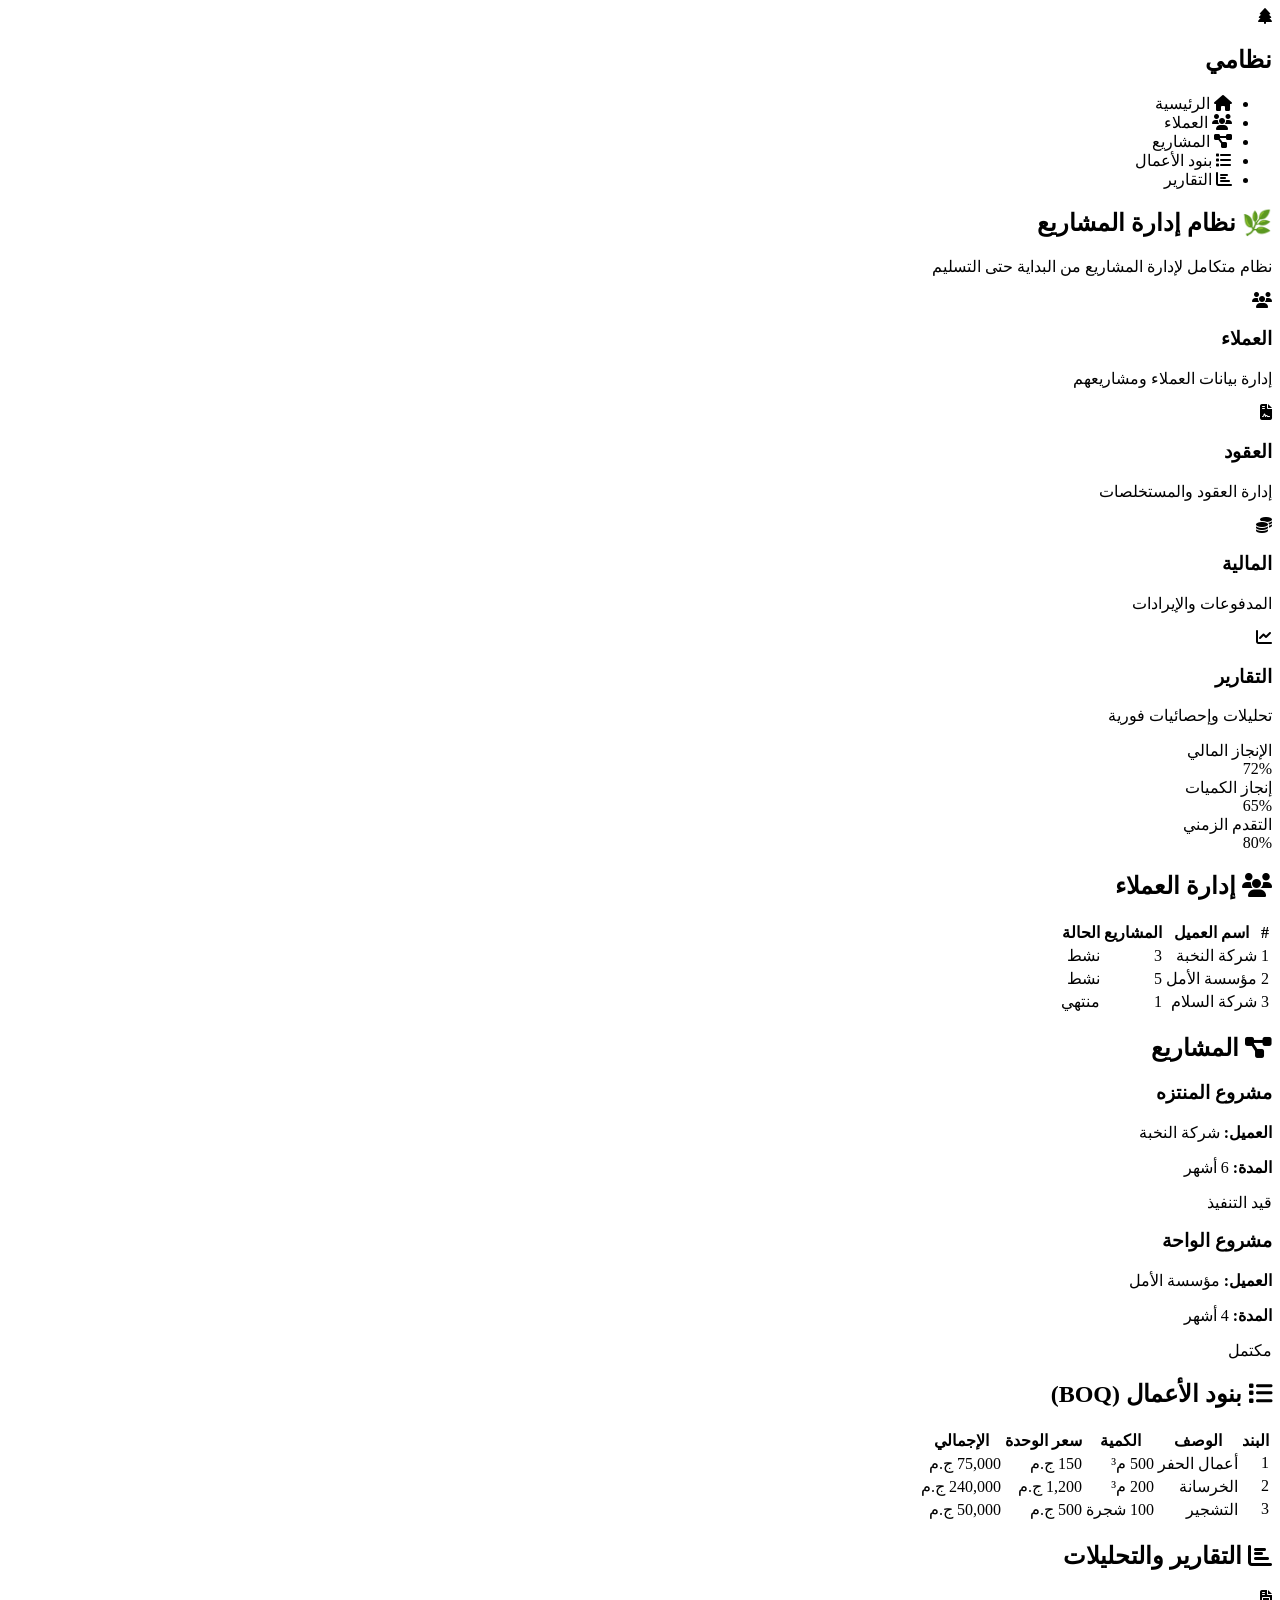
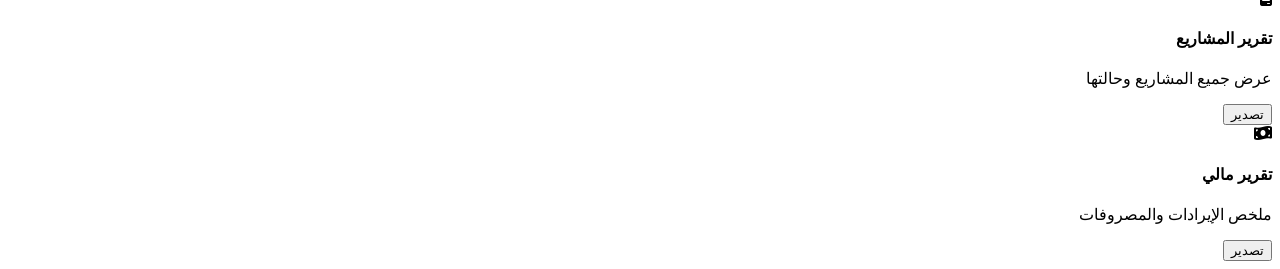
==== index.html @ 998e3d46 "Commit changes" ====
<!DOCTYPE html>
<html lang="ar" dir="rtl">
<head>
    <meta charset="UTF-8" />
    <meta name="viewport" content="width=device-width, initial-scale=1.0" />
    <title>نظام إدارة المشاريع</title>
    <link rel="stylesheet" href="style.css" />
    <!-- خطوط Google -->
    <link href="https://fonts.googleapis.com/css2?family=Tajawal:wght@400;700;800&display=swap" rel="stylesheet" />
    <!-- أيقونات Font Awesome -->
    <link rel="stylesheet" href="https://cdnjs.cloudflare.com/ajax/libs/font-awesome/6.5.0/css/all.min.css" />
</head>
<body>

    <!-- القائمة الجانبية -->
    <div class="sidebar">
        <div class="logo">
            <i class="fas fa-tree"></i>
            <h2>نظامي</h2>
        </div>
        <ul class="nav-links">
            <li onclick="showSection('home')" class="active">
                <i class="fas fa-home"></i> الرئيسية
            </li>
            <li onclick="showSection('clients')">
                <i class="fas fa-users"></i> العملاء
            </li>
            <li onclick="showSection('projects')">
                <i class="fas fa-project-diagram"></i> المشاريع
            </li>
            <li onclick="showSection('boq')">
                <i class="fas fa-list"></i> بنود الأعمال
            </li>
            <li onclick="showSection('reports')">
                <i class="fas fa-chart-bar"></i> التقارير
            </li>
        </ul>
    </div>

    <!-- المحتوى الرئيسي -->
    <div class="main-content">

        <!-- قسم الرئيسية -->
        <section id="home" class="section active-section">
            <h1>🌿 نظام إدارة المشاريع</h1>
            <p>نظام متكامل لإدارة المشاريع من البداية حتى التسليم</p>

            <div class="cards-grid">
                <div class="card">
                    <i class="fas fa-users"></i>
                    <h3>العملاء</h3>
                    <p>إدارة بيانات العملاء ومشاريعهم</p>
                </div>
                <div class="card">
                    <i class="fas fa-file-contract"></i>
                    <h3>العقود</h3>
                    <p>إدارة العقود والمستخلصات</p>
                </div>
                <div class="card">
                    <i class="fas fa-coins"></i>
                    <h3>المالية</h3>
                    <p>المدفوعات والإيرادات</p>
                </div>
                <div class="card">
                    <i class="fas fa-chart-line"></i>
                    <h3>التقارير</h3>
                    <p>تحليلات وإحصائيات فورية</p>
                </div>
            </div>

            <!-- مؤشرات الإنجاز -->
            <div class="stats">
                <div class="stat-item">
                    <span>الإنجاز المالي</span>
                    <div class="progress-bar"><div style="width:72%">72%</div></div>
                </div>
                <div class="stat-item">
                    <span>إنجاز الكميات</span>
                    <div class="progress-bar"><div style="width:65%">65%</div></div>
                </div>
                <div class="stat-item">
                    <span>التقدم الزمني</span>
                    <div class="progress-bar"><div style="width:80%">80%</div></div>
                </div>
            </div>
        </section>

        <!-- قسم العملاء -->
        <section id="clients" class="section">
            <h2><i class="fas fa-users"></i> إدارة العملاء</h2>
            <table class="data-table">
                <thead>
                    <tr>
                        <th>#</th>
                        <th>اسم العميل</th>
                        <th>المشاريع</th>
                        <th>الحالة</th>
                    </tr>
                </thead>
                <tbody>
                    <tr>
                        <td>1</td>
                        <td>شركة النخبة</td>
                        <td>3</td>
                        <td><span class="badge active">نشط</span></td>
                    </tr>
                    <tr>
                        <td>2</td>
                        <td>مؤسسة الأمل</td>
                        <td>5</td>
                        <td><span class="badge active">نشط</span></td>
                    </tr>
                    <tr>
                        <td>3</td>
                        <td>شركة السلام</td>
                        <td>1</td>
                        <td><span class="badge inactive">منتهي</span></td>
                    </tr>
                </tbody>
            </table>
        </section>

        <!-- قسم المشاريع -->
        <section id="projects" class="section">
            <h2><i class="fas fa-project-diagram"></i> المشاريع</h2>
            <div class="project-list">
                <div class="project-card">
                    <h3>مشروع المنتزه</h3>
                    <p><strong>العميل:</strong> شركة النخبة</p>
                    <p><strong>المدة:</strong> 6 أشهر</p>
                    <span class="badge active">قيد التنفيذ</span>
                </div>
                <div class="project-card">
                    <h3>مشروع الواحة</h3>
                    <p><strong>العميل:</strong> مؤسسة الأمل</p>
                    <p><strong>المدة:</strong> 4 أشهر</p>
                    <span class="badge inactive">مكتمل</span>
                </div>
            </div>
        </section>

        <!-- قسم بنود الأعمال -->
        <section id="boq" class="section">
            <h2><i class="fas fa-list"></i> بنود الأعمال (BOQ)</h2>
            <table class="data-table">
                <thead>
                    <tr>
                        <th>البند</th>
                        <th>الوصف</th>
                        <th>الكمية</th>
                        <th>سعر الوحدة</th>
                        <th>الإجمالي</th>
                    </tr>
                </thead>
                <tbody>
                    <tr>
                        <td>1</td>
                        <td>أعمال الحفر</td>
                        <td>500 م³</td>
                        <td>150 ج.م</td>
                        <td>75,000 ج.م</td>
                    </tr>
                    <tr>
                        <td>2</td>
                        <td>الخرسانة</td>
                        <td>200 م³</td>
                        <td>1,200 ج.م</td>
                        <td>240,000 ج.م</td>
                    </tr>
                    <tr>
                        <td>3</td>
                        <td>التشجير</td>
                        <td>100 شجرة</td>
                        <td>500 ج.م</td>
                        <td>50,000 ج.م</td>
                    </tr>
                </tbody>
            </table>
        </section>

        <!-- قسم التقارير -->
        <section id="reports" class="section">
            <h2><i class="fas fa-chart-bar"></i> التقارير والتحليلات</h2>
            <div class="report-cards">
                <div class="report-card">
                    <i class="fas fa-file-invoice"></i>
                    <h4>تقرير المشاريع</h4>
                    <p>عرض جميع المشاريع وحالتها</p>
                    <button onclick="alert('سيتم تصدير التقرير')">تصدير</button>
                </div>
                <div class="report-card">
                    <i class="fas fa-money-bill-wave"></i>
                    <h4>تقرير مالي</h4>
                    <p>ملخص الإيرادات والمصروفات</p>
                    <button onclick="alert('سيتم تصدير التقرير')">تصدير</button>
                </div>
            </div>
        </section>

    </div>

    <script src="script.js"></script>
</body>
</html>
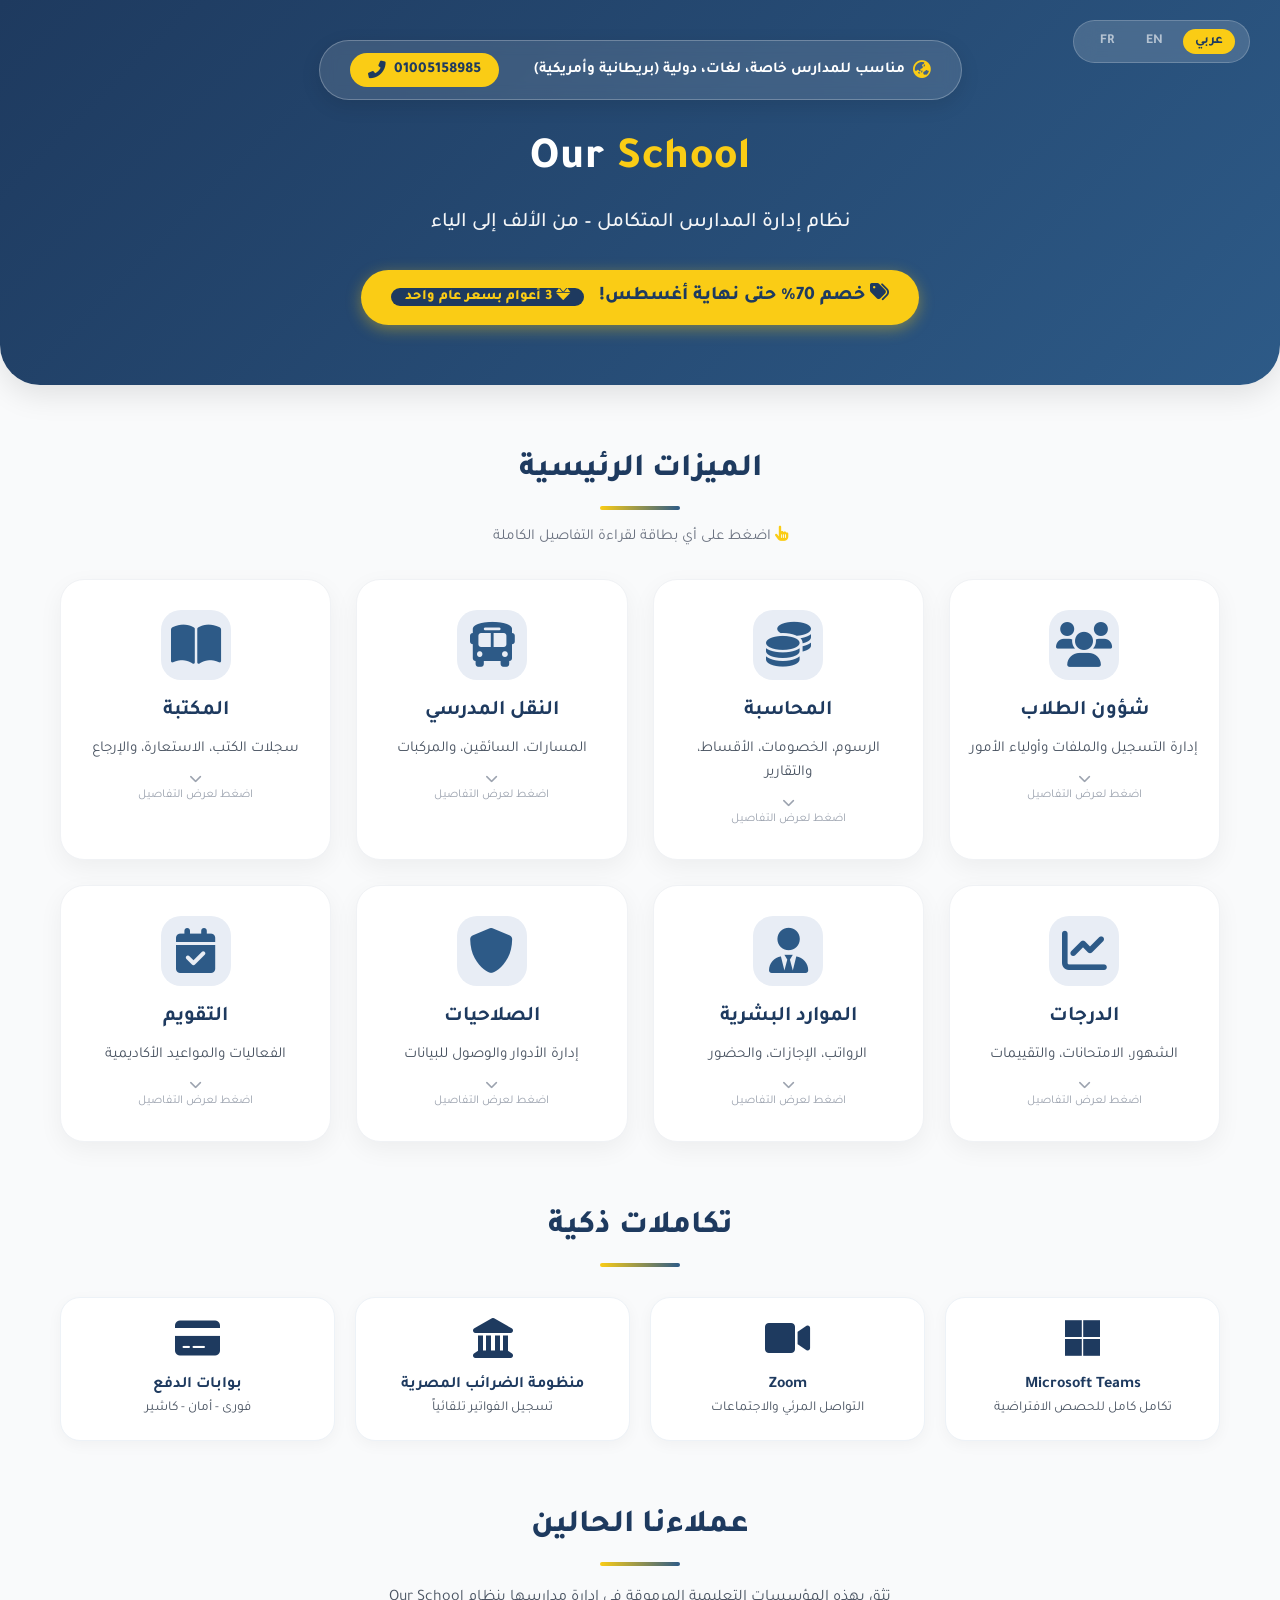
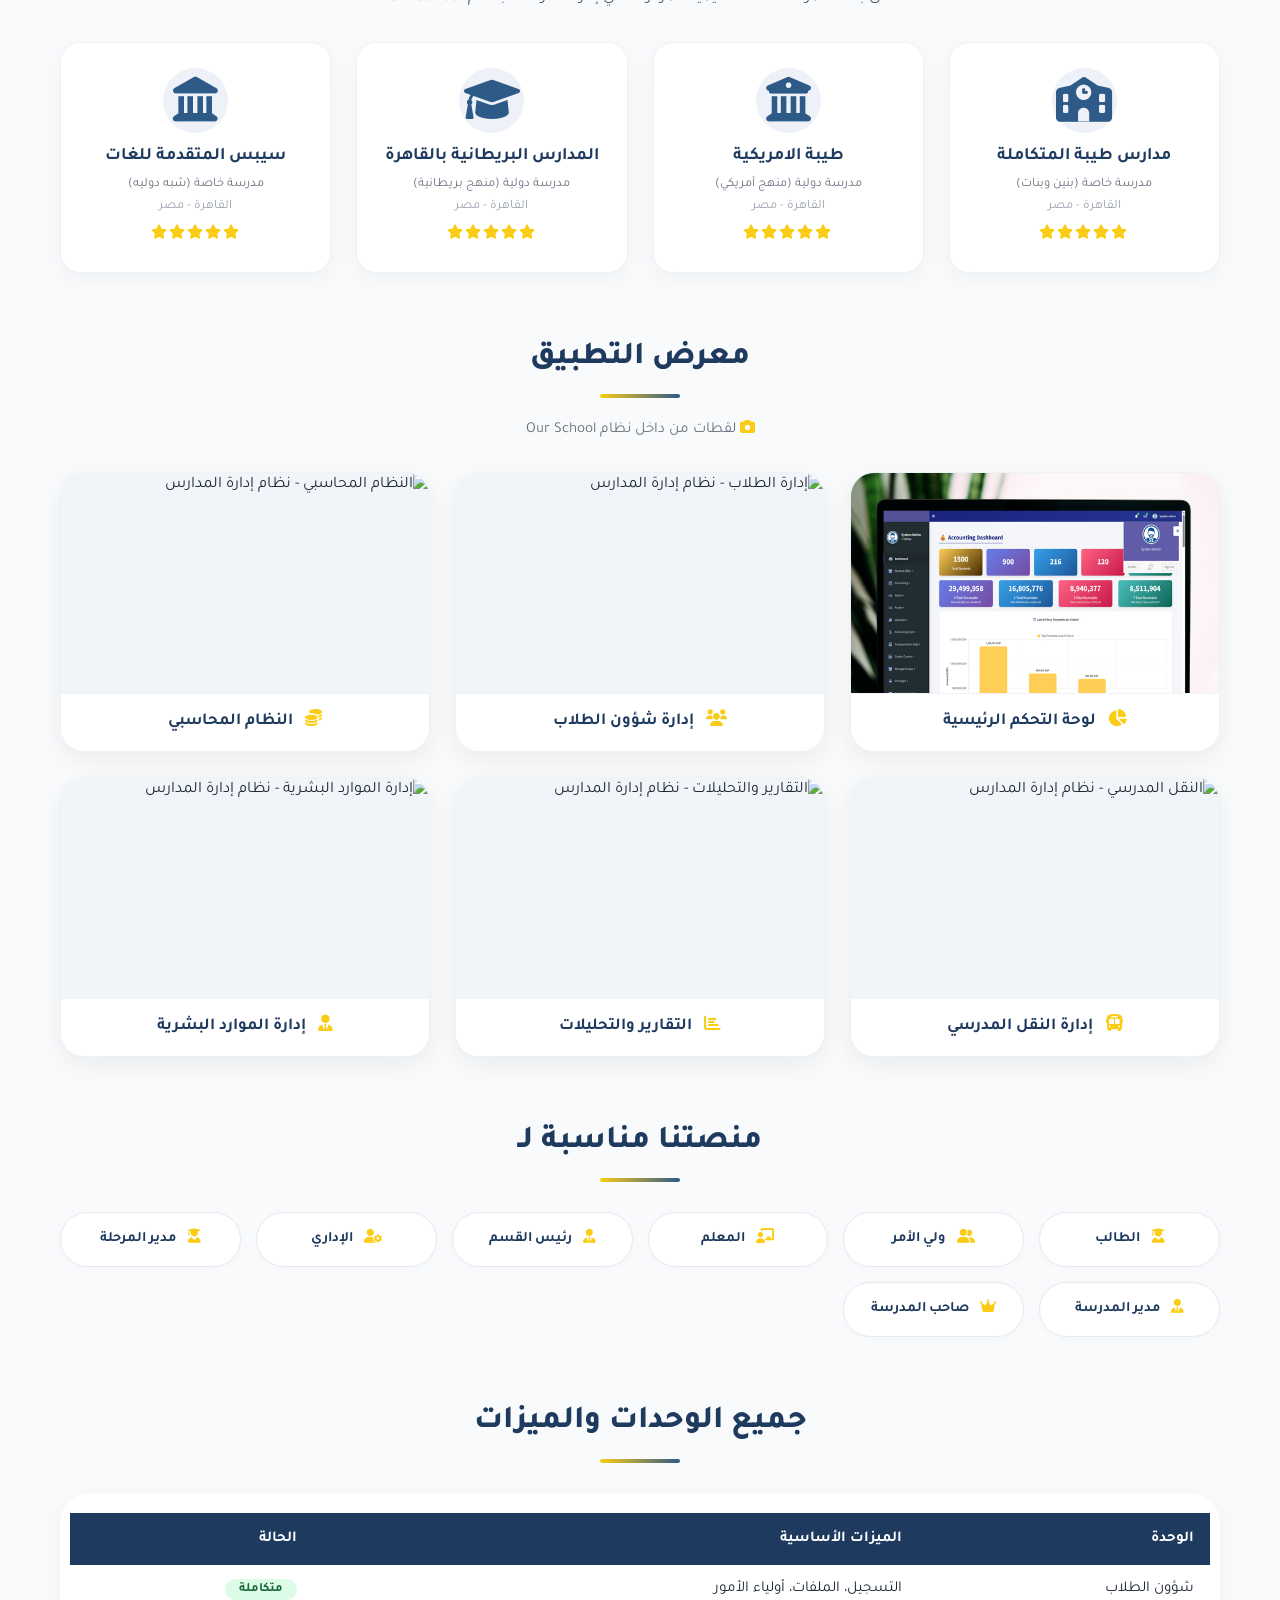
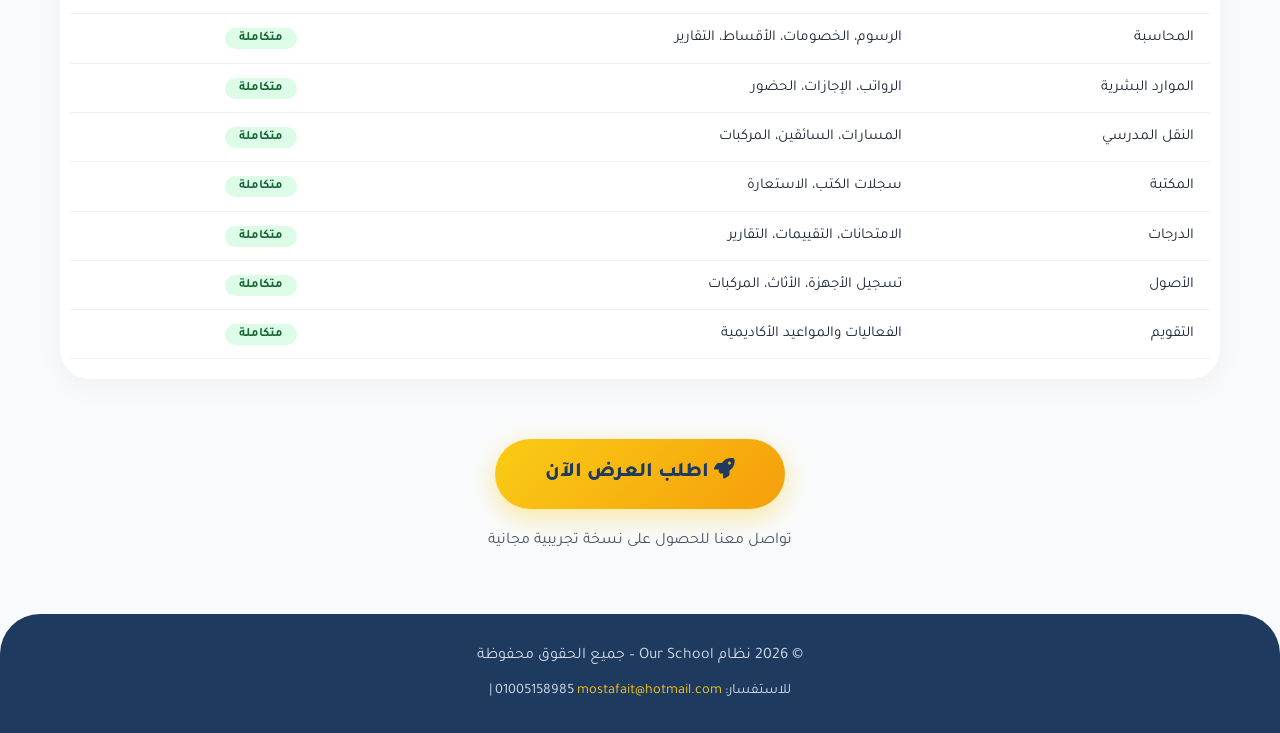
==== commit ea0f4db6: "Add files via upload" ====
--- a/index.html
+++ b/index.html
@@ -3,202 +3,1582 @@
 <head>
     <meta charset="UTF-8" />
     <meta name="viewport" content="width=device-width, initial-scale=1.0" />
-    <title>نظام إدارة المشاريع</title>
-    <link rel="stylesheet" href="style.css" />
+    <title>نظام Our School - إدارة المدارس المتكاملة</title>
     <!-- خطوط Google -->
-    <link href="https://fonts.googleapis.com/css2?family=Tajawal:wght@400;700;800&display=swap" rel="stylesheet" />
+    <link rel="preconnect" href="https://fonts.googleapis.com" />
+    <link rel="preconnect" href="https://fonts.gstatic.com" crossorigin />
+    <link href="https://fonts.googleapis.com/css2?family=Tajawal:wght@400;500;700;800&display=swap" rel="stylesheet" />
     <!-- أيقونات Font Awesome -->
-    <link rel="stylesheet" href="https://cdnjs.cloudflare.com/ajax/libs/font-awesome/6.5.0/css/all.min.css" />
+    <link rel="stylesheet" href="https://cdnjs.cloudflare.com/ajax/libs/font-awesome/6.0.0-beta3/css/all.min.css" />
+    <style>
+        * {
+            margin: 0;
+            padding: 0;
+            box-sizing: border-box;
+        }
+
+        body {
+            font-family: 'Tajawal', sans-serif;
+            background-color: #f9fafb;
+            color: #1f2937;
+            line-height: 1.6;
+            transition: all 0.3s ease;
+        }
+
+        /* اتجاه الصفحة حسب اللغة */
+        body.lang-en {
+            direction: ltr;
+            text-align: left;
+        }
+        body.lang-fr {
+            direction: ltr;
+            text-align: left;
+        }
+        body.lang-ar {
+            direction: rtl;
+            text-align: right;
+        }
+
+        .container {
+            max-width: 1200px;
+            margin: 0 auto;
+            padding: 0 20px;
+        }
+
+        /* الهيدر */
+        header {
+            background: linear-gradient(135deg, #1e3a5f, #2d5a87);
+            color: white;
+            padding: 40px 0 60px;
+            border-radius: 0 0 40px 40px;
+            box-shadow: 0 10px 30px rgba(0,0,0,0.1);
+            position: relative;
+        }
+
+        .header-content {
+            display: flex;
+            flex-direction: column;
+            align-items: center;
+            text-align: center;
+        }
+
+        /* زر تبديل اللغة */
+        .language-switcher {
+            position: absolute;
+            top: 20px;
+            left: 30px;
+            display: flex;
+            gap: 8px;
+            background: rgba(255,255,255,0.15);
+            padding: 8px 14px;
+            border-radius: 50px;
+            backdrop-filter: blur(10px);
+            border: 1px solid rgba(255,255,255,0.2);
+        }
+
+        body.lang-ar .language-switcher {
+            left: auto;
+            right: 30px;
+        }
+
+        .lang-btn {
+            background: transparent;
+            border: none;
+            color: rgba(255,255,255,0.6);
+            font-size: 0.85rem;
+            font-weight: 700;
+            cursor: pointer;
+            padding: 4px 12px;
+            border-radius: 30px;
+            transition: all 0.3s ease;
+            font-family: 'Tajawal', sans-serif;
+        }
+
+        .lang-btn:hover {
+            color: white;
+            background: rgba(255,255,255,0.1);
+        }
+
+        .lang-btn.active {
+            color: #1e3a5f;
+            background: #facc15;
+        }
+
+        .logo {
+            font-size: 2.8rem;
+            font-weight: 800;
+            margin-bottom: 10px;
+            letter-spacing: 1px;
+        }
+
+        .logo span {
+            color: #facc15;
+        }
+
+        .tagline {
+            font-size: 1.3rem;
+            font-weight: 500;
+            opacity: 0.95;
+            max-width: 600px;
+            margin-bottom: 20px;
+        }
+
+        /* الشارة العلوية الجديدة (للمدارس الدولية والرقم) */
+        .top-badge {
+            background: rgba(255,255,255,0.12);
+            backdrop-filter: blur(8px);
+            border: 1px solid rgba(255,255,255,0.25);
+            border-radius: 60px;
+            padding: 12px 30px;
+            display: inline-flex;
+            flex-wrap: wrap;
+            align-items: center;
+            justify-content: center;
+            gap: 20px 35px;
+            margin-bottom: 25px;
+            box-shadow: 0 6px 20px rgba(0,0,0,0.1);
+        }
+
+        .top-badge .badge-item {
+            display: flex;
+            align-items: center;
+            gap: 8px;
+            font-weight: 700;
+            font-size: 0.95rem;
+            color: #fff;
+        }
+
+        .top-badge .badge-item i {
+            color: #facc15;
+            font-size: 1.1rem;
+        }
+
+        .top-badge .phone-number {
+            background: #facc15;
+            color: #1e3a5f;
+            padding: 5px 18px;
+            border-radius: 40px;
+            font-weight: 800;
+            direction: ltr;
+            display: inline-flex;
+            align-items: center;
+            gap: 8px;
+        }
+        .top-badge .phone-number i {
+            color: #1e3a5f;
+        }
+
+        /* عرض الخصم المميز */
+        .offer-badge {
+            background: #facc15;
+            color: #1e3a5f;
+            padding: 12px 30px;
+            border-radius: 60px;
+            font-weight: 800;
+            font-size: 1.2rem;
+            display: inline-block;
+            box-shadow: 0 4px 15px rgba(250, 204, 21, 0.4);
+            margin-top: 10px;
+        }
+
+        .offer-badge .highlight-offer {
+            background: #1e3a5f;
+            color: #facc15;
+            padding: 2px 14px;
+            border-radius: 40px;
+            margin-right: 10px;
+            font-size: 0.9rem;
+            white-space: nowrap;
+        }
+
+        body.lang-en .offer-badge .highlight-offer,
+        body.lang-fr .offer-badge .highlight-offer {
+            margin-right: 0;
+            margin-left: 10px;
+        }
+
+        /* أقسام البطاقات */
+        .section-title {
+            font-size: 2rem;
+            font-weight: 800;
+            color: #1e3a5f;
+            text-align: center;
+            margin: 60px 0 30px;
+            position: relative;
+        }
+
+        .section-title:after {
+            content: '';
+            display: block;
+            width: 80px;
+            height: 4px;
+            background: linear-gradient(90deg, #facc15, #2d5a87);
+            margin: 10px auto 0;
+            border-radius: 4px;
+        }
+
+        .grid-4 {
+            display: grid;
+            grid-template-columns: repeat(auto-fit, minmax(220px, 1fr));
+            gap: 25px;
+            margin: 30px 0;
+        }
+
+        .card {
+            background: white;
+            padding: 30px 20px;
+            border-radius: 24px;
+            box-shadow: 0 8px 25px rgba(0,0,0,0.05);
+            text-align: center;
+            transition: all 0.3s ease;
+            border: 1px solid #f0f2f5;
+            cursor: pointer;
+            position: relative;
+            overflow: hidden;
+        }
+
+        .card:hover {
+            transform: translateY(-6px);
+            box-shadow: 0 15px 35px rgba(0,0,0,0.1);
+        }
+
+        .card.expanded {
+            grid-column: span 2;
+            transform: translateY(-6px);
+            box-shadow: 0 15px 35px rgba(0,0,0,0.12);
+            border-color: #facc15;
+            background: linear-gradient(145deg, #ffffff, #fcfcfd);
+        }
+
+        .card i {
+            font-size: 2.8rem;
+            color: #2d5a87;
+            margin-bottom: 15px;
+            background: #e8edf5;
+            padding: 15px;
+            border-radius: 20px;
+            width: 70px;
+            height: 70px;
+            display: flex;
+            align-items: center;
+            justify-content: center;
+            margin: 0 auto 15px;
+            transition: all 0.3s ease;
+        }
+
+        .card.expanded i {
+            background: #facc15;
+            color: #1e3a5f;
+        }
+
+        .card h3 {
+            font-size: 1.3rem;
+            font-weight: 700;
+            margin-bottom: 8px;
+            color: #1e3a5f;
+        }
+
+        .card .short-desc {
+            font-size: 0.95rem;
+            color: #4b5563;
+        }
+
+        .card .full-desc {
+            max-height: 0;
+            opacity: 0;
+            overflow: hidden;
+            transition: all 0.5s ease;
+            font-size: 0.95rem;
+            color: #1f2937;
+            text-align: right;
+            line-height: 1.8;
+            margin-top: 0;
+            padding: 0 10px;
+        }
+
+        body.lang-en .card .full-desc,
+        body.lang-fr .card .full-desc {
+            text-align: left;
+        }
+
+        .card.expanded .full-desc {
+            max-height: 500px;
+            opacity: 1;
+            margin-top: 15px;
+            padding: 15px 10px;
+            border-top: 2px dashed #e5e9f0;
+        }
+
+        .card .expand-hint {
+            font-size: 0.75rem;
+            color: #9ca3af;
+            margin-top: 12px;
+            transition: all 0.3s ease;
+        }
+
+        .card.expanded .expand-hint {
+            color: #facc15;
+            font-weight: 700;
+        }
+
+        .card .expand-hint i {
+            font-size: 0.8rem;
+            background: transparent;
+            width: auto;
+            height: auto;
+            padding: 0;
+            margin: 0;
+            color: #9ca3af;
+        }
+
+        .card.expanded .expand-hint i {
+            color: #facc15;
+        }
+
+        /* قسم العملاء */
+        .clients-grid {
+            display: grid;
+            grid-template-columns: repeat(auto-fit, minmax(180px, 1fr));
+            gap: 25px;
+            margin: 30px 0 40px;
+        }
+
+        .client-card {
+            background: white;
+            padding: 25px 15px;
+            border-radius: 20px;
+            box-shadow: 0 6px 20px rgba(0,0,0,0.04);
+            text-align: center;
+            border: 1px solid #edf2f7;
+            transition: all 0.2s ease;
+            display: flex;
+            flex-direction: column;
+            align-items: center;
+            justify-content: center;
+            min-height: 130px;
+        }
+
+        .client-card:hover {
+            transform: translateY(-4px);
+            box-shadow: 0 12px 30px rgba(0,0,0,0.08);
+            border-color: #facc15;
+        }
+
+        .client-card .client-icon {
+            font-size: 2.8rem;
+            color: #2d5a87;
+            margin-bottom: 10px;
+            background: #eef2f8;
+            width: 65px;
+            height: 65px;
+            display: flex;
+            align-items: center;
+            justify-content: center;
+            border-radius: 50%;
+        }
+
+        .client-card .client-name {
+            font-weight: 700;
+            font-size: 1.1rem;
+            color: #1e3a5f;
+        }
+
+        .client-card .client-type {
+            font-size: 0.8rem;
+            color: #6b7280;
+            margin-top: 4px;
+        }
+
+        .client-card .client-location {
+            font-size: 0.8rem;
+            color: #9ca3af;
+            margin-top: 2px;
+        }
+
+        .client-card .rating {
+            color: #facc15;
+            font-size: 0.9rem;
+            margin-top: 6px;
+            letter-spacing: 2px;
+        }
+
+        /* ===== معرض الصور ===== */
+        .gallery {
+            display: grid;
+            grid-template-columns: repeat(auto-fit, minmax(280px, 1fr));
+            gap: 25px;
+            margin: 30px 0 50px;
+        }
+
+        .gallery-item {
+            background: white;
+            border-radius: 24px;
+            overflow: hidden;
+            box-shadow: 0 8px 25px rgba(0,0,0,0.06);
+            border: 1px solid #edf2f7;
+            transition: all 0.3s ease;
+        }
+
+        .gallery-item:hover {
+            transform: translateY(-6px);
+            box-shadow: 0 15px 35px rgba(0,0,0,0.1);
+            border-color: #facc15;
+        }
+
+        .gallery-item img {
+            width: 100%;
+            height: 220px;
+            object-fit: cover;
+            display: block;
+            background: #f1f5f9;
+        }
+
+        .gallery-item .caption {
+            padding: 15px 20px;
+            font-weight: 600;
+            background: white;
+            text-align: center;
+            border-top: 1px solid #f0f2f5;
+            color: #1e3a5f;
+            font-size: 1.05rem;
+        }
+
+        .gallery-item .caption i {
+            color: #facc15;
+            margin-left: 8px;
+        }
+
+        body.lang-en .gallery-item .caption i,
+        body.lang-fr .gallery-item .caption i {
+            margin-left: 0;
+            margin-right: 8px;
+        }
+
+        /* جدول المميزات */
+        .features-table-wrap {
+            background: white;
+            border-radius: 30px;
+            padding: 20px 10px;
+            box-shadow: 0 8px 30px rgba(0,0,0,0.04);
+            margin: 30px 0;
+            overflow-x: auto;
+        }
+
+        table {
+            width: 100%;
+            border-collapse: collapse;
+            font-size: 0.95rem;
+            min-width: 500px;
+        }
+
+        th {
+            background: #1e3a5f;
+            color: white;
+            padding: 14px 16px;
+            text-align: right;
+            font-weight: 700;
+        }
+
+        body.lang-en th,
+        body.lang-fr th {
+            text-align: left;
+        }
+
+        td {
+            padding: 12px 16px;
+            border-bottom: 1px solid #edf2f7;
+        }
+
+        tr:hover td {
+            background: #f8fafc;
+        }
+
+        .badge-status {
+            background: #dcfce7;
+            color: #166534;
+            padding: 4px 14px;
+            border-radius: 40px;
+            font-size: 0.8rem;
+            font-weight: 700;
+        }
+
+        /* أدوار المستخدمين */
+        .roles-grid {
+            display: grid;
+            grid-template-columns: repeat(auto-fit, minmax(170px, 1fr));
+            gap: 15px;
+            margin: 25px 0;
+        }
+
+        .role-item {
+            background: white;
+            padding: 15px 10px;
+            border-radius: 60px;
+            text-align: center;
+            font-weight: 600;
+            color: #1e3a5f;
+            border: 1px solid #e5e9f0;
+            box-shadow: 0 2px 10px rgba(0,0,0,0.02);
+            font-size: 0.9rem;
+        }
+
+        .role-item i {
+            margin-left: 8px;
+            color: #facc15;
+        }
+
+        body.lang-en .role-item i,
+        body.lang-fr .role-item i {
+            margin-left: 0;
+            margin-right: 8px;
+        }
+
+        /* زر العرض */
+        .cta-section {
+            text-align: center;
+            margin: 60px 0 40px;
+        }
+
+        .btn-primary {
+            background: linear-gradient(135deg, #facc15, #f59e0b);
+            color: #1e3a5f;
+            padding: 18px 50px;
+            border-radius: 60px;
+            font-weight: 800;
+            font-size: 1.3rem;
+            border: none;
+            cursor: pointer;
+            box-shadow: 0 8px 25px rgba(250, 204, 21, 0.4);
+            transition: transform 0.2s;
+            display: inline-block;
+            text-decoration: none;
+        }
+
+        .btn-primary:hover {
+            transform: scale(1.03);
+        }
+
+        /* الفوتر */
+        footer {
+            background: #1e3a5f;
+            color: #d1dbe8;
+            padding: 30px 0;
+            text-align: center;
+            border-radius: 40px 40px 0 0;
+            margin-top: 60px;
+        }
+
+        footer a {
+            color: #facc15;
+            text-decoration: none;
+        }
+
+        /* استجابة */
+        @media (max-width: 640px) {
+            .logo { font-size: 2rem; }
+            .offer-badge { font-size: 1rem; padding: 10px 20px; }
+            .section-title { font-size: 1.6rem; }
+            .card.expanded { grid-column: span 1; }
+            .gallery-item img { height: 160px; }
+            .language-switcher {
+                top: 10px;
+                left: 10px;
+                padding: 5px 10px;
+            }
+            body.lang-ar .language-switcher {
+                left: auto;
+                right: 10px;
+            }
+            .lang-btn {
+                font-size: 0.7rem;
+                padding: 2px 8px;
+            }
+            .top-badge {
+                padding: 10px 15px;
+                gap: 12px 20px;
+                flex-direction: column;
+            }
+            .top-badge .badge-item {
+                font-size: 0.8rem;
+            }
+            .offer-badge .highlight-offer {
+                display: block;
+                margin: 6px 0 0;
+                font-size: 0.8rem;
+            }
+        }
+
+        @media (min-width: 641px) and (max-width: 1024px) {
+            .card.expanded { grid-column: span 2; }
+        }
+
+        /* إخفاء/إظهار العناصر حسب اللغة */
+        .lang-ar-only,
+        .lang-en-only,
+        .lang-fr-only {
+            display: none;
+        }
+
+        body.lang-ar .lang-ar-only { display: inline; }
+        body.lang-en .lang-en-only { display: inline; }
+        body.lang-fr .lang-fr-only { display: inline; }
+
+        /* للعناصر التي تظهر في كل اللغات */
+        .lang-all {
+            display: inline;
+        }
+    </style>
 </head>
-<body>
-
-    <!-- القائمة الجانبية -->
-    <div class="sidebar">
-        <div class="logo">
-            <i class="fas fa-tree"></i>
-            <h2>نظامي</h2>
+<body class="lang-ar">
+
+    <header>
+        <div class="container header-content">
+            <!-- زر تبديل اللغة -->
+            <div class="language-switcher">
+                <button class="lang-btn active" data-lang="ar" onclick="switchLanguage('ar')">عربي</button>
+                <button class="lang-btn" data-lang="en" onclick="switchLanguage('en')">EN</button>
+                <button class="lang-btn" data-lang="fr" onclick="switchLanguage('fr')">FR</button>
+            </div>
+
+            <!-- الشارة العلوية الجديدة -->
+            <div class="top-badge">
+                <span class="badge-item">
+                    <i class="fas fa-globe-asia"></i>
+                    <span class="lang-ar-only">مناسب للمدارس خاصة، لغات، دولية (بريطانية وأمريكية)</span>
+                    <span class="lang-en-only">Suitable for International Schools (British - American)</span>
+                    <span class="lang-fr-only">Adapté aux écoles internationales (Britannique - Américain)</span>
+                </span>
+                <span class="badge-item phone-number">
+                    <i class="fas fa-phone-alt"></i> 01005158985
+                </span>
+            </div>
+
+            <div class="logo">Our <span>School</span></div>
+            
+            <p class="tagline">
+                <span class="lang-ar-only">نظام إدارة المدارس المتكامل – من الألف إلى الياء</span>
+                <span class="lang-en-only">Comprehensive School Management System – A to Z</span>
+                <span class="lang-fr-only">Système de gestion scolaire complet – De A à Z</span>
+            </p>
+            
+            <div class="offer-badge">
+                <i class="fas fa-tags"></i>
+                <span class="lang-ar-only">خصم 70% حتى نهاية أغسطس!</span>
+                <span class="lang-en-only">70% OFF until the end of August!</span>
+                <span class="lang-fr-only">70% de réduction jusqu'à la fin d'août !</span>
+                <span class="highlight-offer">
+                    <i class="fas fa-gem"></i>
+                    <span class="lang-ar-only">3 أعوام بسعر عام واحد</span>
+                    <span class="lang-en-only">3 Years for the Price of 1</span>
+                    <span class="lang-fr-only">3 ans pour le prix d'un</span>
+                </span>
+            </div>
         </div>
-        <ul class="nav-links">
-            <li onclick="showSection('home')" class="active">
-                <i class="fas fa-home"></i> الرئيسية
-            </li>
-            <li onclick="showSection('clients')">
-                <i class="fas fa-users"></i> العملاء
-            </li>
-            <li onclick="showSection('projects')">
-                <i class="fas fa-project-diagram"></i> المشاريع
-            </li>
-            <li onclick="showSection('boq')">
-                <i class="fas fa-list"></i> بنود الأعمال
-            </li>
-            <li onclick="showSection('reports')">
-                <i class="fas fa-chart-bar"></i> التقارير
-            </li>
-        </ul>
-    </div>
-
-    <!-- المحتوى الرئيسي -->
-    <div class="main-content">
-
-        <!-- قسم الرئيسية -->
-        <section id="home" class="section active-section">
-            <h1>🌿 نظام إدارة المشاريع</h1>
-            <p>نظام متكامل لإدارة المشاريع من البداية حتى التسليم</p>
-
-            <div class="cards-grid">
-                <div class="card">
-                    <i class="fas fa-users"></i>
-                    <h3>العملاء</h3>
-                    <p>إدارة بيانات العملاء ومشاريعهم</p>
-                </div>
-                <div class="card">
-                    <i class="fas fa-file-contract"></i>
-                    <h3>العقود</h3>
-                    <p>إدارة العقود والمستخلصات</p>
-                </div>
-                <div class="card">
-                    <i class="fas fa-coins"></i>
-                    <h3>المالية</h3>
-                    <p>المدفوعات والإيرادات</p>
-                </div>
-                <div class="card">
-                    <i class="fas fa-chart-line"></i>
-                    <h3>التقارير</h3>
-                    <p>تحليلات وإحصائيات فورية</p>
-                </div>
-            </div>
-
-            <!-- مؤشرات الإنجاز -->
-            <div class="stats">
-                <div class="stat-item">
-                    <span>الإنجاز المالي</span>
-                    <div class="progress-bar"><div style="width:72%">72%</div></div>
-                </div>
-                <div class="stat-item">
-                    <span>إنجاز الكميات</span>
-                    <div class="progress-bar"><div style="width:65%">65%</div></div>
-                </div>
-                <div class="stat-item">
-                    <span>التقدم الزمني</span>
-                    <div class="progress-bar"><div style="width:80%">80%</div></div>
-                </div>
-            </div>
-        </section>
-
-        <!-- قسم العملاء -->
-        <section id="clients" class="section">
-            <h2><i class="fas fa-users"></i> إدارة العملاء</h2>
-            <table class="data-table">
+    </header>
+
+    <main class="container">
+
+        <!-- بطاقات الميزات الرئيسية -->
+        <h2 class="section-title">
+            <span class="lang-ar-only">الميزات الرئيسية</span>
+            <span class="lang-en-only">Main Features</span>
+            <span class="lang-fr-only">Caractéristiques principales</span>
+        </h2>
+        <p style="text-align: center; color: #6b7280; margin-top: -15px; margin-bottom: 20px; font-size: 0.95rem;">
+            <i class="fas fa-hand-pointer" style="color: #facc15;"></i>
+            <span class="lang-ar-only">اضغط على أي بطاقة لقراءة التفاصيل الكاملة</span>
+            <span class="lang-en-only">Click on any card to read full details</span>
+            <span class="lang-fr-only">Cliquez sur n'importe quelle carte pour lire les détails complets</span>
+        </p>
+        <div class="grid-4" id="featuresGrid">
+            <!-- البطاقة 1: شؤون الطلاب -->
+            <div class="card" onclick="toggleCard(this)">
+                <i class="fas fa-users"></i>
+                <h3>
+                    <span class="lang-ar-only">شؤون الطلاب</span>
+                    <span class="lang-en-only">Student Affairs</span>
+                    <span class="lang-fr-only">Affaires étudiantes</span>
+                </h3>
+                <div class="short-desc">
+                    <span class="lang-ar-only">إدارة التسجيل والملفات وأولياء الأمور</span>
+                    <span class="lang-en-only">Manage registration, records, and parents</span>
+                    <span class="lang-fr-only">Gérer les inscriptions, les dossiers et les parents</span>
+                </div>
+                <div class="full-desc">
+                    <span class="lang-ar-only">
+                        <strong>لوحة تحكم مخصصة لشؤون الطلاب،</strong> تشمل:<br>
+                        • إدارة بيانات التسجيل الأولية وحفظها وتحديثها.<br>
+                        • إنشاء الملفات الشخصية للطلاب وإدارة سجلاتهم الأكاديمية والإدارية.<br>
+                        • حفظ وتحديث بيانات أولياء الأمور وربطهم بالطلاب.<br>
+                        • متابعة كاملة لمسار الطالب منذ التسجيل حتى التخرج.
+                    </span>
+                    <span class="lang-en-only">
+                        <strong>A dedicated dashboard for student affairs,</strong> including:<br>
+                        • Manage and update initial registration data.<br>
+                        • Create student profiles and manage academic and administrative records.<br>
+                        • Save and update parent data and link them to students.<br>
+                        • Full tracking of student progress from enrollment to graduation.
+                    </span>
+                    <span class="lang-fr-only">
+                        <strong>Un tableau de bord dédié aux affaires étudiantes,</strong> comprenant :<br>
+                        • Gérer et mettre à jour les données d'inscription initiales.<br>
+                        • Créer des profils d'étudiants et gérer les dossiers académiques et administratifs.<br>
+                        • Enregistrer et mettre à jour les données des parents et les lier aux étudiants.<br>
+                        • Suivi complet du parcours de l'étudiant de l'inscription à l'obtention du diplôme.
+                    </span>
+                </div>
+                <div class="expand-hint">
+                    <i class="fas fa-chevron-down"></i>
+                    <span class="lang-ar-only">اضغط لعرض التفاصيل</span>
+                    <span class="lang-en-only">Click to show details</span>
+                    <span class="lang-fr-only">Cliquez pour afficher les détails</span>
+                </div>
+            </div>
+
+            <!-- البطاقة 2: المحاسبة -->
+            <div class="card" onclick="toggleCard(this)">
+                <i class="fas fa-coins"></i>
+                <h3>
+                    <span class="lang-ar-only">المحاسبة</span>
+                    <span class="lang-en-only">Accounting</span>
+                    <span class="lang-fr-only">Comptabilité</span>
+                </h3>
+                <div class="short-desc">
+                    <span class="lang-ar-only">الرسوم، الخصومات، الأقساط، والتقارير</span>
+                    <span class="lang-en-only">Fees, discounts, installments, and reports</span>
+                    <span class="lang-fr-only">Frais, remises, paiements échelonnés et rapports</span>
+                </div>
+                <div class="full-desc">
+                    <span class="lang-ar-only">
+                        <strong>نظام محاسبي متكامل يشمل:</strong><br>
+                        • إدارة رسوم الصفوف الدراسية (عرض/إضافة/تعديل).<br>
+                        • تحديد مواعيد الدفع وإدارة تفاصيل البنوك.<br>
+                        • إدارة الخصومات وخصومات الأشقاء (عرض/إضافة/تعديل).<br>
+                        • نظام تقسيط وتأجيل الرسوم مع إمكانية الحذف والطباعة.<br>
+                        • إنشاء فواتير جماعية أو فردية للطلاب.<br>
+                        • تحديد مواعيد الغرامات والعقوبات المالية.<br>
+                        • تقارير مالية شاملة ومتنوعة.
+                    </span>
+                    <span class="lang-en-only">
+                        <strong>An integrated accounting system includes:</strong><br>
+                        • Manage grade fees (view/add/edit).<br>
+                        • Set payment dates and manage bank details.<br>
+                        • Manage discounts and sibling discounts (view/add/edit).<br>
+                        • Installment and postponement system with delete and print options.<br>
+                        • Generate bulk or individual student invoices.<br>
+                        • Set penalty dates and financial sanctions.<br>
+                        • Comprehensive and diverse financial reports.
+                    </span>
+                    <span class="lang-fr-only">
+                        <strong>Un système comptable intégré comprend :</strong><br>
+                        • Gérer les frais de scolarité (voir/ajouter/modifier).<br>
+                        • Définir les dates de paiement et gérer les coordonnées bancaires.<br>
+                        • Gérer les remises et les remises pour fratrie (voir/ajouter/modifier).<br>
+                        • Système de paiement échelonné et de report avec suppression et impression.<br>
+                        • Générer des factures groupées ou individuelles pour les étudiants.<br>
+                        • Définir les dates de pénalités et les sanctions financières.<br>
+                        • Rapports financiers complets et variés.
+                    </span>
+                </div>
+                <div class="expand-hint">
+                    <i class="fas fa-chevron-down"></i>
+                    <span class="lang-ar-only">اضغط لعرض التفاصيل</span>
+                    <span class="lang-en-only">Click to show details</span>
+                    <span class="lang-fr-only">Cliquez pour afficher les détails</span>
+                </div>
+            </div>
+
+            <!-- البطاقة 3: النقل المدرسي -->
+            <div class="card" onclick="toggleCard(this)">
+                <i class="fas fa-bus"></i>
+                <h3>
+                    <span class="lang-ar-only">النقل المدرسي</span>
+                    <span class="lang-en-only">School Transportation</span>
+                    <span class="lang-fr-only">Transport scolaire</span>
+                </h3>
+                <div class="short-desc">
+                    <span class="lang-ar-only">المسارات، السائقين، والمركبات</span>
+                    <span class="lang-en-only">Routes, drivers, and vehicles</span>
+                    <span class="lang-fr-only">Itinéraires, chauffeurs et véhicules</span>
+                </div>
+                <div class="full-desc">
+                    <span class="lang-ar-only">
+                        <strong>إدارة متكاملة للنقل المدرسي تشمل:</strong><br>
+                        • إدارة المناطق والمناطق الجغرافية.<br>
+                        • تسجيل بيانات السائقين والمركبات.<br>
+                        • تحديد مسارات الرحلات وتوزيع الطلاب على الحافلات.<br>
+                        • إدارة بوابات الدخول والخروج.<br>
+                        • إنهاء خدمة المركبات.<br>
+                        • تقارير النقل المدرسي الشاملة.
+                    </span>
+                    <span class="lang-en-only">
+                        <strong>An integrated school transportation management includes:</strong><br>
+                        • Manage zones and geographical areas.<br>
+                        • Register driver and vehicle data.<br>
+                        • Define trip routes and assign students to buses.<br>
+                        • Manage entry and exit gates.<br>
+                        • Terminate vehicle service.<br>
+                        • Comprehensive school transportation reports.
+                    </span>
+                    <span class="lang-fr-only">
+                        <strong>Une gestion intégrée du transport scolaire comprend :</strong><br>
+                        • Gérer les zones et les zones géographiques.<br>
+                        • Enregistrer les données des chauffeurs et des véhicules.<br>
+                        • Définir les itinéraires et attribuer les étudiants aux bus.<br>
+                        • Gérer les portes d'entrée et de sortie.<br>
+                        • Mettre fin au service des véhicules.<br>
+                        • Rapports complets sur le transport scolaire.
+                    </span>
+                </div>
+                <div class="expand-hint">
+                    <i class="fas fa-chevron-down"></i>
+                    <span class="lang-ar-only">اضغط لعرض التفاصيل</span>
+                    <span class="lang-en-only">Click to show details</span>
+                    <span class="lang-fr-only">Cliquez pour afficher les détails</span>
+                </div>
+            </div>
+
+            <!-- البطاقة 4: المكتبة -->
+            <div class="card" onclick="toggleCard(this)">
+                <i class="fas fa-book-open"></i>
+                <h3>
+                    <span class="lang-ar-only">المكتبة</span>
+                    <span class="lang-en-only">Library</span>
+                    <span class="lang-fr-only">Bibliothèque</span>
+                </h3>
+                <div class="short-desc">
+                    <span class="lang-ar-only">سجلات الكتب، الاستعارة، والإرجاع</span>
+                    <span class="lang-en-only">Book records, borrowing, and returns</span>
+                    <span class="lang-fr-only">Registres de livres, emprunts et retours</span>
+                </div>
+                <div class="full-desc">
+                    <span class="lang-ar-only">
+                        <strong>نظام إدارة المكتبة يشمل:</strong><br>
+                        • إعداد بيانات المكتبة الأولية (التصنيفات والإعدادات).<br>
+                        • إدارة سجلات الكتب (إضافة/تعديل/حذف).<br>
+                        • متابعة عملية استعارة الكتب وإعادتها.<br>
+                        • تقارير عن الكتب الأكثر استعارة والموجودات.
+                    </span>
+                    <span class="lang-en-only">
+                        <strong>The library management system includes:</strong><br>
+                        • Set up initial library data (categories and settings).<br>
+                        • Manage book records (add/edit/delete).<br>
+                        • Track book borrowing and return processes.<br>
+                        • Reports on most borrowed books and available items.
+                    </span>
+                    <span class="lang-fr-only">
+                        <strong>Le système de gestion de bibliothèque comprend :</strong><br>
+                        • Configurer les données initiales de la bibliothèque (catégories et paramètres).<br>
+                        • Gérer les registres de livres (ajouter/modifier/supprimer).<br>
+                        • Suivre les processus d'emprunt et de retour de livres.<br>
+                        • Rapports sur les livres les plus empruntés et les articles disponibles.
+                    </span>
+                </div>
+                <div class="expand-hint">
+                    <i class="fas fa-chevron-down"></i>
+                    <span class="lang-ar-only">اضغط لعرض التفاصيل</span>
+                    <span class="lang-en-only">Click to show details</span>
+                    <span class="lang-fr-only">Cliquez pour afficher les détails</span>
+                </div>
+            </div>
+
+            <!-- البطاقة 5: الدرجات -->
+            <div class="card" onclick="toggleCard(this)">
+                <i class="fas fa-chart-line"></i>
+                <h3>
+                    <span class="lang-ar-only">الدرجات</span>
+                    <span class="lang-en-only">Grades</span>
+                    <span class="lang-fr-only">Notes</span>
+                </h3>
+                <div class="short-desc">
+                    <span class="lang-ar-only">الشهور، الامتحانات، والتقييمات</span>
+                    <span class="lang-en-only">Months, exams, and assessments</span>
+                    <span class="lang-fr-only">Mois, examens et évaluations</span>
+                </div>
+                <div class="full-desc">
+                    <span class="lang-ar-only">
+                        <strong>التحكم بالدرجات الأكاديمية يشمل:</strong><br>
+                        • إدارة الأشهر الأكاديمية وإنشاء الامتحانات والتقييمات.<br>
+                        • إدارة التقييمات والتعليقات الأكاديمية.<br>
+                        • ترتيب الطلاب وترقيمهم (سري/جلوس).<br>
+                        • إدخال الدرجات برقم سري.<br>
+                        • مراجعة الدرجات حسب المراحل (الابتدائي، العملي، الإعدادي، الرياضيات).<br>
+                        • تقارير معدلات الدرجات العامة.
+                    </span>
+                    <span class="lang-en-only">
+                        <strong>Academic grade control includes:</strong><br>
+                        • Manage academic months and create exams and assessments.<br>
+                        • Manage academic evaluations and comments.<br>
+                        • Arrange and number students (secret/seating).<br>
+                        • Enter grades using a secret number.<br>
+                        • Review grades by stage (primary, practical, preparatory, math).<br>
+                        • General grade average reports.
+                    </span>
+                    <span class="lang-fr-only">
+                        <strong>Le contrôle des notes académiques comprend :</strong><br>
+                        • Gérer les mois académiques et créer des examens et évaluations.<br>
+                        • Gérer les évaluations et commentaires académiques.<br>
+                        • Organiser et numéroter les étudiants (secret/placement).<br>
+                        • Saisir les notes à l'aide d'un numéro secret.<br>
+                        • Réviser les notes par étape (primaire, pratique, préparatoire, mathématiques).<br>
+                        • Rapports sur les moyennes générales des notes.
+                    </span>
+                </div>
+                <div class="expand-hint">
+                    <i class="fas fa-chevron-down"></i>
+                    <span class="lang-ar-only">اضغط لعرض التفاصيل</span>
+                    <span class="lang-en-only">Click to show details</span>
+                    <span class="lang-fr-only">Cliquez pour afficher les détails</span>
+                </div>
+            </div>
+
+            <!-- البطاقة 6: الموارد البشرية -->
+            <div class="card" onclick="toggleCard(this)">
+                <i class="fas fa-user-tie"></i>
+                <h3>
+                    <span class="lang-ar-only">الموارد البشرية</span>
+                    <span class="lang-en-only">Human Resources</span>
+                    <span class="lang-fr-only">Ressources humaines</span>
+                </h3>
+                <div class="short-desc">
+                    <span class="lang-ar-only">الرواتب، الإجازات، والحضور</span>
+                    <span class="lang-en-only">Salaries, leaves, and attendance</span>
+                    <span class="lang-fr-only">Salaires, congés et présence</span>
+                </div>
+                <div class="full-desc">
+                    <span class="lang-ar-only">
+                        <strong>إدارة الموارد البشرية تشمل:</strong><br>
+                        • إدارة الفروع والإدارات وتحديد العطلات والإجازات الرسمية.<br>
+                        • إدارة بيانات الموظفين (دوام كامل/جزئي).<br>
+                        • نظام الرواتب، القروض، الاستقطاعات، والبدلات.<br>
+                        • تسجيل الحضور والانصراف وبصمة الوقت.<br>
+                        • إدارة علاقة الموظفين بذويهم.<br>
+                        • معالجة الطلبات الإدارية الخاصة بالموظفين.
+                    </span>
+                    <span class="lang-en-only">
+                        <strong>Human Resources management includes:</strong><br>
+                        • Manage branches and departments and set holidays and official leaves.<br>
+                        • Manage employee data (full-time/part-time).<br>
+                        • Salary, loan, deduction, and allowance system.<br>
+                        • Record attendance, departure, and time stamps.<br>
+                        • Manage employee relationships with their families.<br>
+                        • Process administrative requests for employees.
+                    </span>
+                    <span class="lang-fr-only">
+                        <strong>La gestion des ressources humaines comprend :</strong><br>
+                        • Gérer les succursales et départements et définir les jours fériés et congés officiels.<br>
+                        • Gérer les données des employés (temps plein/temps partiel).<br>
+                        • Système de salaires, prêts, déductions et indemnités.<br>
+                        • Enregistrer les présences, départs et horodatages.<br>
+                        • Gérer les relations des employés avec leurs familles.<br>
+                        • Traiter les demandes administratives des employés.
+                    </span>
+                </div>
+                <div class="expand-hint">
+                    <i class="fas fa-chevron-down"></i>
+                    <span class="lang-ar-only">اضغط لعرض التفاصيل</span>
+                    <span class="lang-en-only">Click to show details</span>
+                    <span class="lang-fr-only">Cliquez pour afficher les détails</span>
+                </div>
+            </div>
+
+            <!-- البطاقة 7: الصلاحيات -->
+            <div class="card" onclick="toggleCard(this)">
+                <i class="fas fa-shield-alt"></i>
+                <h3>
+                    <span class="lang-ar-only">الصلاحيات</span>
+                    <span class="lang-en-only">Privileges</span>
+                    <span class="lang-fr-only">Privilèges</span>
+                </h3>
+                <div class="short-desc">
+                    <span class="lang-ar-only">إدارة الأدوار والوصول للبيانات</span>
+                    <span class="lang-en-only">Manage roles and data access</span>
+                    <span class="lang-fr-only">Gérer les rôles et l'accès aux données</span>
+                </div>
+                <div class="full-desc">
+                    <span class="lang-ar-only">
+                        <strong>نظام الصلاحيات والإذونات يشمل:</strong><br>
+                        • إعداد الصلاحيات الأولية.<br>
+                        • إدارة أدوار المستخدمين (Admin، SMT، HOD).<br>
+                        • صلاحيات مخصصة لكل من المديرين، الإدارة العليا، ورؤساء الأقسام.<br>
+                        • تحكم دقيق في الوصول إلى البيانات والعمليات.
+                    </span>
+                    <span class="lang-en-only">
+                        <strong>The privileges and permissions system includes:</strong><br>
+                        • Set up initial privileges.<br>
+                        • Manage user roles (Admin, SMT, HOD).<br>
+                        • Custom privileges for administrators, senior management, and HODs.<br>
+                        • Precise control over access to data and processes.
+                    </span>
+                    <span class="lang-fr-only">
+                        <strong>Le système de privilèges et d'autorisations comprend :</strong><br>
+                        • Configurer les privilèges initiaux.<br>
+                        • Gérer les rôles des utilisateurs (Admin, SMT, HOD).<br>
+                        • Privilèges personnalisés pour les administrateurs, la direction générale et les chefs de département.<br>
+                        • Contrôle précis de l'accès aux données et aux processus.
+                    </span>
+                </div>
+                <div class="expand-hint">
+                    <i class="fas fa-chevron-down"></i>
+                    <span class="lang-ar-only">اضغط لعرض التفاصيل</span>
+                    <span class="lang-en-only">Click to show details</span>
+                    <span class="lang-fr-only">Cliquez pour afficher les détails</span>
+                </div>
+            </div>
+
+            <!-- البطاقة 8: التقويم -->
+            <div class="card" onclick="toggleCard(this)">
+                <i class="fas fa-calendar-check"></i>
+                <h3>
+                    <span class="lang-ar-only">التقويم</span>
+                    <span class="lang-en-only">Calendar</span>
+                    <span class="lang-fr-only">Calendrier</span>
+                </h3>
+                <div class="short-desc">
+                    <span class="lang-ar-only">الفعاليات والمواعيد الأكاديمية</span>
+                    <span class="lang-en-only">Academic events and dates</span>
+                    <span class="lang-fr-only">Événements et dates académiques</span>
+                </div>
+                <div class="full-desc">
+                    <span class="lang-ar-only">
+                        <strong>إدارة التقويم الأكاديمي تشمل:</strong><br>
+                        • إضافة التواريخ والفعاليات الأكاديمية المهمة.<br>
+                        • عرض التقويم الدراسي السنوي.<br>
+                        • حذف الأحداث عند الحاجة.<br>
+                        • تنبيهات للمناسبات القادمة.
+                    </span>
+                    <span class="lang-en-only">
+                        <strong>Academic calendar management includes:</strong><br>
+                        • Add important academic dates and events.<br>
+                        • View the annual academic calendar.<br>
+                        • Delete events when needed.<br>
+                        • Alerts for upcoming occasions.
+                    </span>
+                    <span class="lang-fr-only">
+                        <strong>La gestion du calendrier académique comprend :</strong><br>
+                        • Ajouter des dates et événements académiques importants.<br>
+                        • Visualiser le calendrier académique annuel.<br>
+                        • Supprimer des événements si nécessaire.<br>
+                        • Alertes pour les occasions à venir.
+                    </span>
+                </div>
+                <div class="expand-hint">
+                    <i class="fas fa-chevron-down"></i>
+                    <span class="lang-ar-only">اضغط لعرض التفاصيل</span>
+                    <span class="lang-en-only">Click to show details</span>
+                    <span class="lang-fr-only">Cliquez pour afficher les détails</span>
+                </div>
+            </div>
+        </div>
+
+        <!-- ====== قسم التكاملات الجديد ====== -->
+        <h2 class="section-title">
+            <span class="lang-ar-only">تكاملات ذكية</span>
+            <span class="lang-en-only">Smart Integrations</span>
+            <span class="lang-fr-only">Intégrations intelligentes</span>
+        </h2>
+        <div style="display: grid; grid-template-columns: repeat(auto-fit, minmax(200px, 1fr)); gap: 20px; margin: 20px 0 40px;">
+            <div style="background: white; padding: 20px 15px; border-radius: 20px; text-align: center; box-shadow: 0 4px 15px rgba(0,0,0,0.04); border: 1px solid #edf2f7;">
+                <i class="fab fa-microsoft" style="font-size: 2.5rem; color: #1e3a5f;"></i>
+                <p style="font-weight: 700; margin-top: 8px; color: #1e3a5f;">Microsoft Teams</p>
+                <p style="font-size: 0.85rem; color: #4b5563;">
+                    <span class="lang-ar-only">تكامل كامل للحصص الافتراضية</span>
+                    <span class="lang-en-only">Full integration for virtual classes</span>
+                    <span class="lang-fr-only">Intégration complète pour les cours virtuels</span>
+                </p>
+            </div>
+            <div style="background: white; padding: 20px 15px; border-radius: 20px; text-align: center; box-shadow: 0 4px 15px rgba(0,0,0,0.04); border: 1px solid #edf2f7;">
+                <i class="fas fa-video" style="font-size: 2.5rem; color: #1e3a5f;"></i>
+                <p style="font-weight: 700; margin-top: 8px; color: #1e3a5f;">Zoom</p>
+                <p style="font-size: 0.85rem; color: #4b5563;">
+                    <span class="lang-ar-only">التواصل المرئي والاجتماعات</span>
+                    <span class="lang-en-only">Visual communication and meetings</span>
+                    <span class="lang-fr-only">Communication visuelle et réunions</span>
+                </p>
+            </div>
+            <div style="background: white; padding: 20px 15px; border-radius: 20px; text-align: center; box-shadow: 0 4px 15px rgba(0,0,0,0.04); border: 1px solid #edf2f7;">
+                <i class="fas fa-landmark" style="font-size: 2.5rem; color: #1e3a5f;"></i>
+                <p style="font-weight: 700; margin-top: 8px; color: #1e3a5f;">
+                    <span class="lang-ar-only">منظومة الضرائب المصرية</span>
+                    <span class="lang-en-only">Egyptian Tax Authority</span>
+                    <span class="lang-fr-only">Autorité fiscale égyptienne</span>
+                </p>
+                <p style="font-size: 0.85rem; color: #4b5563;">
+                    <span class="lang-ar-only">تسجيل الفواتير تلقائياً</span>
+                    <span class="lang-en-only">Automatic invoice registration</span>
+                    <span class="lang-fr-only">Enregistrement automatique des factures</span>
+                </p>
+            </div>
+            <div style="background: white; padding: 20px 15px; border-radius: 20px; text-align: center; box-shadow: 0 4px 15px rgba(0,0,0,0.04); border: 1px solid #edf2f7;">
+                <i class="fas fa-credit-card" style="font-size: 2.5rem; color: #1e3a5f;"></i>
+                <p style="font-weight: 700; margin-top: 8px; color: #1e3a5f;">
+                    <span class="lang-ar-only">بوابات الدفع</span>
+                    <span class="lang-en-only">Payment Gateways</span>
+                    <span class="lang-fr-only">Passerelles de paiement</span>
+                </p>
+                <p style="font-size: 0.85rem; color: #4b5563;">
+                    <span class="lang-ar-only">فورى - أمان - كاشير</span>
+                    <span class="lang-en-only">Fawry - Aman - Cashier</span>
+                    <span class="lang-fr-only">Fawry - Aman - Cashier</span>
+                </p>
+            </div>
+        </div>
+
+        <!-- ====== قسم عملاءنا الحالين ====== -->
+        <h2 class="section-title">
+            <span class="lang-ar-only">عملاءنا الحالين</span>
+            <span class="lang-en-only">Our Current Clients</span>
+            <span class="lang-fr-only">Nos clients actuels</span>
+        </h2>
+        <p style="text-align: center; color: #4b5563; max-width: 600px; margin: -10px auto 30px;">
+            <span class="lang-ar-only">تثق بهذه المؤسسات التعليمية المرموقة في إدارة مدارسها بنظام Our School</span>
+            <span class="lang-en-only">These prestigious educational institutions trust Our School to manage their schools</span>
+            <span class="lang-fr-only">Ces institutions éducatives prestigieuses font confiance à Our School pour gérer leurs écoles</span>
+        </p>
+        <div class="clients-grid">
+            <div class="client-card">
+                <div class="client-icon"><i class="fas fa-school"></i></div>
+                <div class="client-name">مدارس طيبة المتكاملة</div>
+                <div class="client-type">مدرسة خاصة (بنين وبنات)</div>
+                <div class="client-location">القاهرة - مصر</div>
+                <div class="rating"><i class="fas fa-star"></i><i class="fas fa-star"></i><i class="fas fa-star"></i><i class="fas fa-star"></i><i class="fas fa-star"></i></div>
+            </div>
+            <div class="client-card">
+                <div class="client-icon"><i class="fas fa-university"></i></div>
+                <div class="client-name">طيبة الامريكية</div>
+                <div class="client-type">مدرسة دولية (منهج أمريكي)</div>
+                <div class="client-location">القاهرة - مصر</div>
+                <div class="rating"><i class="fas fa-star"></i><i class="fas fa-star"></i><i class="fas fa-star"></i><i class="fas fa-star"></i><i class="fas fa-star"></i></div>
+            </div>
+            <div class="client-card">
+                <div class="client-icon"><i class="fas fa-graduation-cap"></i></div>
+                <div class="client-name">المدارس البريطانية بالقاهرة</div>
+                <div class="client-type">مدرسة دولية (منهج بريطانية)</div>
+                <div class="client-location">القاهرة - مصر</div>
+                <div class="rating"><i class="fas fa-star"></i><i class="fas fa-star"></i><i class="fas fa-star"></i><i class="fas fa-star"></i><i class="fas fa-star"></i></div>
+            </div>
+            <div class="client-card">
+                <div class="client-icon"><i class="fas fa-landmark"></i></div>
+                <div class="client-name">سيبس المتقدمة للغات</div>
+                <div class="client-type">مدرسة خاصة (شبه دوليه)</div>
+                <div class="client-location">القاهرة - مصر</div>
+                <div class="rating"><i class="fas fa-star"></i><i class="fas fa-star"></i><i class="fas fa-star"></i><i class="fas fa-star"></i><i class="fas fa-star"></i></div>
+            </div>
+        </div>
+
+        <!-- ====== معرض التطبيق ====== -->
+        <h2 class="section-title">
+            <span class="lang-ar-only">معرض التطبيق</span>
+            <span class="lang-en-only">App Gallery</span>
+            <span class="lang-fr-only">Galerie de l'application</span>
+        </h2>
+        <p style="text-align: center; color: #6b7280; max-width: 500px; margin: -10px auto 30px; font-size: 0.95rem;">
+            <i class="fas fa-camera" style="color: #facc15;"></i>
+            <span class="lang-ar-only">لقطات من داخل نظام Our School</span>
+            <span class="lang-en-only">Screenshots from inside Our School system</span>
+            <span class="lang-fr-only">Captures d'écran du système Our School</span>
+        </p>
+        <div class="gallery">
+            <div class="gallery-item">
+                <img 
+                    src="Dashboard.jpg" 
+                    alt="لوحة التحكم - نظام إدارة المدارس"
+                    loading="lazy"
+                />
+                <div class="caption"><i class="fas fa-chart-pie"></i> 
+                    <span class="lang-ar-only">لوحة التحكم الرئيسية</span>
+                    <span class="lang-en-only">Main Dashboard</span>
+                    <span class="lang-fr-only">Tableau de bord principal</span>
+                </div>
+            </div>
+            <div class="gallery-item">
+                <img 
+                    src="https://images.unsplash.com/photo-1524178232363-1fb2b075b655?w=600&h=400&fit=crop&crop=center" 
+                    alt="إدارة الطلاب - نظام إدارة المدارس"
+                    loading="lazy"
+                />
+                <div class="caption"><i class="fas fa-users"></i> 
+                    <span class="lang-ar-only">إدارة شؤون الطلاب</span>
+                    <span class="lang-en-only">Student Affairs Management</span>
+                    <span class="lang-fr-only">Gestion des affaires étudiantes</span>
+                </div>
+            </div>
+            <div class="gallery-item">
+                <img 
+                    src="https://images.unsplash.com/photo-1554224155-6726b3ff858f?w=600&h=400&fit=crop&crop=center" 
+                    alt="النظام المحاسبي - نظام إدارة المدارس"
+                    loading="lazy"
+                />
+                <div class="caption"><i class="fas fa-coins"></i> 
+                    <span class="lang-ar-only">النظام المحاسبي</span>
+                    <span class="lang-en-only">Accounting System</span>
+                    <span class="lang-fr-only">Système comptable</span>
+                </div>
+            </div>
+            <div class="gallery-item">
+                <img 
+                    src="https://images.unsplash.com/photo-1544620347-c4fd4a3d5957?w=600&h=400&fit=crop&crop=center" 
+                    alt="النقل المدرسي - نظام إدارة المدارس"
+                    loading="lazy"
+                />
+                <div class="caption"><i class="fas fa-bus"></i> 
+                    <span class="lang-ar-only">إدارة النقل المدرسي</span>
+                    <span class="lang-en-only">School Transportation Management</span>
+                    <span class="lang-fr-only">Gestion du transport scolaire</span>
+                </div>
+            </div>
+            <div class="gallery-item">
+                <img 
+                    src="https://images.unsplash.com/photo-1460925895917-afdab827c52f?w=600&h=400&fit=crop&crop=center" 
+                    alt="التقارير والتحليلات - نظام إدارة المدارس"
+                    loading="lazy"
+                />
+                <div class="caption"><i class="fas fa-chart-bar"></i> 
+                    <span class="lang-ar-only">التقارير والتحليلات</span>
+                    <span class="lang-en-only">Reports and Analytics</span>
+                    <span class="lang-fr-only">Rapports et analyses</span>
+                </div>
+            </div>
+            <div class="gallery-item">
+                <img 
+                    src="Hr.jpg" 
+                    alt="إدارة الموارد البشرية - نظام إدارة المدارس"
+                    loading="lazy"
+                />
+                <div class="caption"><i class="fas fa-user-tie"></i> 
+                    <span class="lang-ar-only">إدارة الموارد البشرية</span>
+                    <span class="lang-en-only">Human Resources Management</span>
+                    <span class="lang-fr-only">Gestion des ressources humaines</span>
+                </div>
+            </div>
+        </div>
+
+        <!-- أدوار المستخدمين -->
+        <h2 class="section-title">
+            <span class="lang-ar-only">منصتنا مناسبة لـ</span>
+            <span class="lang-en-only">Our Platform is Suitable For</span>
+            <span class="lang-fr-only">Notre plateforme est adaptée pour</span>
+        </h2>
+        <div class="roles-grid">
+            <div class="role-item"><i class="fas fa-user-graduate"></i> 
+                <span class="lang-ar-only">الطالب</span>
+                <span class="lang-en-only">Student</span>
+                <span class="lang-fr-only">Étudiant</span>
+            </div>
+            <div class="role-item"><i class="fas fa-user-friends"></i> 
+                <span class="lang-ar-only">ولي الأمر</span>
+                <span class="lang-en-only">Parent</span>
+                <span class="lang-fr-only">Parent</span>
+            </div>
+            <div class="role-item"><i class="fas fa-chalkboard-teacher"></i> 
+                <span class="lang-ar-only">المعلم</span>
+                <span class="lang-en-only">Teacher</span>
+                <span class="lang-fr-only">Enseignant</span>
+            </div>
+            <div class="role-item"><i class="fas fa-user-tie"></i> 
+                <span class="lang-ar-only">رئيس القسم</span>
+                <span class="lang-en-only">Head of Department</span>
+                <span class="lang-fr-only">Chef de département</span>
+            </div>
+            <div class="role-item"><i class="fas fa-user-cog"></i> 
+                <span class="lang-ar-only">الإداري</span>
+                <span class="lang-en-only">Administrator</span>
+                <span class="lang-fr-only">Administrateur</span>
+            </div>
+            <div class="role-item"><i class="fas fa-user-graduate"></i> 
+                <span class="lang-ar-only">مدير المرحلة</span>
+                <span class="lang-en-only">Stage Manager</span>
+                <span class="lang-fr-only">Directeur de stage</span>
+            </div>
+            <div class="role-item"><i class="fas fa-user-tie"></i> 
+                <span class="lang-ar-only">مدير المدرسة</span>
+                <span class="lang-en-only">School Principal</span>
+                <span class="lang-fr-only">Directeur d'école</span>
+            </div>
+            <div class="role-item"><i class="fas fa-crown"></i> 
+                <span class="lang-ar-only">صاحب المدرسة</span>
+                <span class="lang-en-only">School Owner</span>
+                <span class="lang-fr-only">Propriétaire de l'école</span>
+            </div>
+        </div>
+
+        <!-- قائمة الميزات التفصيلية (جدول) -->
+        <h2 class="section-title">
+            <span class="lang-ar-only">جميع الوحدات والميزات</span>
+            <span class="lang-en-only">All Modules and Features</span>
+            <span class="lang-fr-only">Tous les modules et fonctionnalités</span>
+        </h2>
+        <div class="features-table-wrap">
+            <table>
                 <thead>
                     <tr>
-                        <th>#</th>
-                        <th>اسم العميل</th>
-                        <th>المشاريع</th>
-                        <th>الحالة</th>
+                        <th>
+                            <span class="lang-ar-only">الوحدة</span>
+                            <span class="lang-en-only">Module</span>
+                            <span class="lang-fr-only">Module</span>
+                        </th>
+                        <th>
+                            <span class="lang-ar-only">الميزات الأساسية</span>
+                            <span class="lang-en-only">Core Features</span>
+                            <span class="lang-fr-only">Fonctionnalités principales</span>
+                        </th>
+                        <th>
+                            <span class="lang-ar-only">الحالة</span>
+                            <span class="lang-en-only">Status</span>
+                            <span class="lang-fr-only">Statut</span>
+                        </th>
                     </tr>
                 </thead>
                 <tbody>
                     <tr>
-                        <td>1</td>
-                        <td>شركة النخبة</td>
-                        <td>3</td>
-                        <td><span class="badge active">نشط</span></td>
+                        <td>
+                            <span class="lang-ar-only">شؤون الطلاب</span>
+                            <span class="lang-en-only">Student Affairs</span>
+                            <span class="lang-fr-only">Affaires étudiantes</span>
+                        </td>
+                        <td>
+                            <span class="lang-ar-only">التسجيل، الملفات، أولياء الأمور</span>
+                            <span class="lang-en-only">Registration, records, parents</span>
+                            <span class="lang-fr-only">Inscription, dossiers, parents</span>
+                        </td>
+                        <td><span class="badge-status">
+                            <span class="lang-ar-only">متكاملة</span>
+                            <span class="lang-en-only">Integrated</span>
+                            <span class="lang-fr-only">Intégré</span>
+                        </span></td>
                     </tr>
                     <tr>
-                        <td>2</td>
-                        <td>مؤسسة الأمل</td>
-                        <td>5</td>
-                        <td><span class="badge active">نشط</span></td>
+                        <td>
+                            <span class="lang-ar-only">المحاسبة</span>
+                            <span class="lang-en-only">Accounting</span>
+                            <span class="lang-fr-only">Comptabilité</span>
+                        </td>
+                        <td>
+                            <span class="lang-ar-only">الرسوم، الخصومات، الأقساط، التقارير</span>
+                            <span class="lang-en-only">Fees, discounts, installments, reports</span>
+                            <span class="lang-fr-only">Frais, remises, échéanciers, rapports</span>
+                        </td>
+                        <td><span class="badge-status">
+                            <span class="lang-ar-only">متكاملة</span>
+                            <span class="lang-en-only">Integrated</span>
+                            <span class="lang-fr-only">Intégré</span>
+                        </span></td>
                     </tr>
                     <tr>
-                        <td>3</td>
-                        <td>شركة السلام</td>
-                        <td>1</td>
-                        <td><span class="badge inactive">منتهي</span></td>
+                        <td>
+                            <span class="lang-ar-only">الموارد البشرية</span>
+                            <span class="lang-en-only">Human Resources</span>
+                            <span class="lang-fr-only">Ressources humaines</span>
+                        </td>
+                        <td>
+                            <span class="lang-ar-only">الرواتب، الإجازات، الحضور</span>
+                            <span class="lang-en-only">Salaries, leaves, attendance</span>
+                            <span class="lang-fr-only">Salaires, congés, présence</span>
+                        </td>
+                        <td><span class="badge-status">
+                            <span class="lang-ar-only">متكاملة</span>
+                            <span class="lang-en-only">Integrated</span>
+                            <span class="lang-fr-only">Intégré</span>
+                        </span></td>
+                    </tr>
+                    <tr>
+                        <td>
+                            <span class="lang-ar-only">النقل المدرسي</span>
+                            <span class="lang-en-only">School Transportation</span>
+                            <span class="lang-fr-only">Transport scolaire</span>
+                        </td>
+                        <td>
+                            <span class="lang-ar-only">المسارات، السائقين، المركبات</span>
+                            <span class="lang-en-only">Routes, drivers, vehicles</span>
+                            <span class="lang-fr-only">Itinéraires, chauffeurs, véhicules</span>
+                        </td>
+                        <td><span class="badge-status">
+                            <span class="lang-ar-only">متكاملة</span>
+                            <span class="lang-en-only">Integrated</span>
+                            <span class="lang-fr-only">Intégré</span>
+                        </span></td>
+                    </tr>
+                    <tr>
+                        <td>
+                            <span class="lang-ar-only">المكتبة</span>
+                            <span class="lang-en-only">Library</span>
+                            <span class="lang-fr-only">Bibliothèque</span>
+                        </td>
+                        <td>
+                            <span class="lang-ar-only">سجلات الكتب، الاستعارة</span>
+                            <span class="lang-en-only">Book records, borrowing</span>
+                            <span class="lang-fr-only">Registres de livres, emprunts</span>
+                        </td>
+                        <td><span class="badge-status">
+                            <span class="lang-ar-only">متكاملة</span>
+                            <span class="lang-en-only">Integrated</span>
+                            <span class="lang-fr-only">Intégré</span>
+                        </span></td>
+                    </tr>
+                    <tr>
+                        <td>
+                            <span class="lang-ar-only">الدرجات</span>
+                            <span class="lang-en-only">Grades</span>
+                            <span class="lang-fr-only">Notes</span>
+                        </td>
+                        <td>
+                            <span class="lang-ar-only">الامتحانات، التقييمات، التقارير</span>
+                            <span class="lang-en-only">Exams, assessments, reports</span>
+                            <span class="lang-fr-only">Examens, évaluations, rapports</span>
+                        </td>
+                        <td><span class="badge-status">
+                            <span class="lang-ar-only">متكاملة</span>
+                            <span class="lang-en-only">Integrated</span>
+                            <span class="lang-fr-only">Intégré</span>
+                        </span></td>
+                    </tr>
+                    <tr>
+                        <td>
+                            <span class="lang-ar-only">الأصول</span>
+                            <span class="lang-en-only">Assets</span>
+                            <span class="lang-fr-only">Actifs</span>
+                        </td>
+                        <td>
+                            <span class="lang-ar-only">تسجيل الأجهزة، الأثاث، المركبات</span>
+                            <span class="lang-en-only">Devices, furniture, vehicles</span>
+                            <span class="lang-fr-only">Appareils, mobilier, véhicules</span>
+                        </td>
+                        <td><span class="badge-status">
+                            <span class="lang-ar-only">متكاملة</span>
+                            <span class="lang-en-only">Integrated</span>
+                            <span class="lang-fr-only">Intégré</span>
+                        </span></td>
+                    </tr>
+                    <tr>
+                        <td>
+                            <span class="lang-ar-only">التقويم</span>
+                            <span class="lang-en-only">Calendar</span>
+                            <span class="lang-fr-only">Calendrier</span>
+                        </td>
+                        <td>
+                            <span class="lang-ar-only">الفعاليات والمواعيد الأكاديمية</span>
+                            <span class="lang-en-only">Academic events and dates</span>
+                            <span class="lang-fr-only">Événements et dates académiques</span>
+                        </td>
+                        <td><span class="badge-status">
+                            <span class="lang-ar-only">متكاملة</span>
+                            <span class="lang-en-only">Integrated</span>
+                            <span class="lang-fr-only">Intégré</span>
+                        </span></td>
                     </tr>
                 </tbody>
             </table>
-        </section>
-
-        <!-- قسم المشاريع -->
-        <section id="projects" class="section">
-            <h2><i class="fas fa-project-diagram"></i> المشاريع</h2>
-            <div class="project-list">
-                <div class="project-card">
-                    <h3>مشروع المنتزه</h3>
-                    <p><strong>العميل:</strong> شركة النخبة</p>
-                    <p><strong>المدة:</strong> 6 أشهر</p>
-                    <span class="badge active">قيد التنفيذ</span>
-                </div>
-                <div class="project-card">
-                    <h3>مشروع الواحة</h3>
-                    <p><strong>العميل:</strong> مؤسسة الأمل</p>
-                    <p><strong>المدة:</strong> 4 أشهر</p>
-                    <span class="badge inactive">مكتمل</span>
-                </div>
-            </div>
-        </section>
-
-        <!-- قسم بنود الأعمال -->
-        <section id="boq" class="section">
-            <h2><i class="fas fa-list"></i> بنود الأعمال (BOQ)</h2>
-            <table class="data-table">
-                <thead>
-                    <tr>
-                        <th>البند</th>
-                        <th>الوصف</th>
-                        <th>الكمية</th>
-                        <th>سعر الوحدة</th>
-                        <th>الإجمالي</th>
-                    </tr>
-                </thead>
-                <tbody>
-                    <tr>
-                        <td>1</td>
-                        <td>أعمال الحفر</td>
-                        <td>500 م³</td>
-                        <td>150 ج.م</td>
-                        <td>75,000 ج.م</td>
-                    </tr>
-                    <tr>
-                        <td>2</td>
-                        <td>الخرسانة</td>
-                        <td>200 م³</td>
-                        <td>1,200 ج.م</td>
-                        <td>240,000 ج.م</td>
-                    </tr>
-                    <tr>
-                        <td>3</td>
-                        <td>التشجير</td>
-                        <td>100 شجرة</td>
-                        <td>500 ج.م</td>
-                        <td>50,000 ج.م</td>
-                    </tr>
-                </tbody>
-            </table>
-        </section>
-
-        <!-- قسم التقارير -->
-        <section id="reports" class="section">
-            <h2><i class="fas fa-chart-bar"></i> التقارير والتحليلات</h2>
-            <div class="report-cards">
-                <div class="report-card">
-                    <i class="fas fa-file-invoice"></i>
-                    <h4>تقرير المشاريع</h4>
-                    <p>عرض جميع المشاريع وحالتها</p>
-                    <button onclick="alert('سيتم تصدير التقرير')">تصدير</button>
-                </div>
-                <div class="report-card">
-                    <i class="fas fa-money-bill-wave"></i>
-                    <h4>تقرير مالي</h4>
-                    <p>ملخص الإيرادات والمصروفات</p>
-                    <button onclick="alert('سيتم تصدير التقرير')">تصدير</button>
-                </div>
-            </div>
-        </section>
-
-    </div>
-
-    <script src="script.js"></script>
+        </div>
+
+        <!-- رسالة دعائية -->
+        <div class="cta-section">
+            <a href="https://docs.google.com/forms/d/e/1FAIpQLSeVx9U1UkWpQTERwNsZVEtp_wc4tB_xv0nEJU38K-HP-lAU1A/viewform?usp=header" class="btn-primary"><i class="fas fa-rocket"></i>
+                <span class="lang-ar-only">اطلب العرض الآن</span>
+                <span class="lang-en-only">Get the Offer Now</span>
+                <span class="lang-fr-only">Obtenez l'offre maintenant</span>
+            </a>
+            <p style="margin-top: 20px; color: #4b5563;">
+                <span class="lang-ar-only">تواصل معنا للحصول على نسخة تجريبية مجانية</span>
+                <span class="lang-en-only">Contact us for a free trial version</span>
+                <span class="lang-fr-only">Contactez-nous pour une version d'essai gratuite</span>
+            </p>
+        </div>
+
+    </main>
+
+    <footer>
+        <div class="container">
+            <p>© 2026 نظام Our School – 
+                <span class="lang-ar-only">جميع الحقوق محفوظة</span>
+                <span class="lang-en-only">All Rights Reserved</span>
+                <span class="lang-fr-only">Tous droits réservés</span>
+            </p>
+            <p style="margin-top: 10px; font-size: 0.9rem;">
+                <span class="lang-ar-only">للاستفسار:</span>
+                <span class="lang-en-only">Contact:</span>
+                <span class="lang-fr-only">Contact:</span>
+                <a href="mailto:mostafait@hotmail.com">mostafait@hotmail.com</a> 
+                <span style="direction: ltr; display: inline-block;">| 01005158985</span>
+            </p>
+        </div>
+    </footer>
+
+    <!-- JavaScript للتحكم في إظهار/إخفاء التفاصيل وتبديل اللغة -->
+    <script>
+        // دالة تبديل اللغة
+        function switchLanguage(lang) {
+            // تغيير class على body
+            document.body.className = 'lang-' + lang;
+            
+            // تغيير اتجاه الصفحة
+            if (lang === 'ar') {
+                document.documentElement.dir = 'rtl';
+                document.documentElement.lang = 'ar';
+            } else {
+                document.documentElement.dir = 'ltr';
+                document.documentElement.lang = lang;
+            }
+            
+            // تحديث حالة الأزرار
+            document.querySelectorAll('.lang-btn').forEach(btn => {
+                btn.classList.remove('active');
+                if (btn.dataset.lang === lang) {
+                    btn.classList.add('active');
+                }
+            });
+            
+            // إغلاق جميع البطاقات المفتوحة عند تغيير اللغة (لإعادة ضبط النصوص)
+            document.querySelectorAll('.card.expanded').forEach(card => {
+                card.classList.remove('expanded');
+                const hint = card.querySelector('.expand-hint');
+                if (hint) {
+                    hint.innerHTML = '<i class="fas fa-chevron-down"></i> ' + 
+                        (lang === 'ar' ? 'اضغط لعرض التفاصيل' : 
+                         lang === 'en' ? 'Click to show details' : 
+                         'Cliquez pour afficher les détails');
+                }
+            });
+            
+            // حفظ اللغة في localStorage
+            localStorage.setItem('preferred-lang', lang);
+        }
+
+        // دالة تبديل حالة البطاقة
+        function toggleCard(cardElement) {
+            cardElement.classList.toggle('expanded');
+            const hint = cardElement.querySelector('.expand-hint');
+            const currentLang = document.body.className.replace('lang-', '');
+            
+            if (cardElement.classList.contains('expanded')) {
+                hint.innerHTML = '<i class="fas fa-chevron-up"></i> ' + 
+                    (currentLang === 'ar' ? 'اضغط لإخفاء التفاصيل' : 
+                     currentLang === 'en' ? 'Click to hide details' : 
+                     'Cliquez pour masquer les détails');
+            } else {
+                hint.innerHTML = '<i class="fas fa-chevron-down"></i> ' + 
+                    (currentLang === 'ar' ? 'اضغط لعرض التفاصيل' : 
+                     currentLang === 'en' ? 'Click to show details' : 
+                     'Cliquez pour afficher les détails');
+            }
+        }
+
+        // دعم لوحة المفاتيح
+        document.querySelectorAll('.card').forEach(card => {
+            card.setAttribute('tabindex', '0');
+            card.addEventListener('keydown', function(e) {
+                if (e.key === 'Enter' || e.key === ' ') {
+                    e.preventDefault();
+                    toggleCard(this);
+                }
+            });
+        });
+
+        // استعادة اللغة المحفوظة عند تحميل الصفحة
+        document.addEventListener('DOMContentLoaded', function() {
+            const savedLang = localStorage.getItem('preferred-lang') || 'ar';
+            switchLanguage(savedLang);
+        });
+    </script>
+
 </body>
 </html>
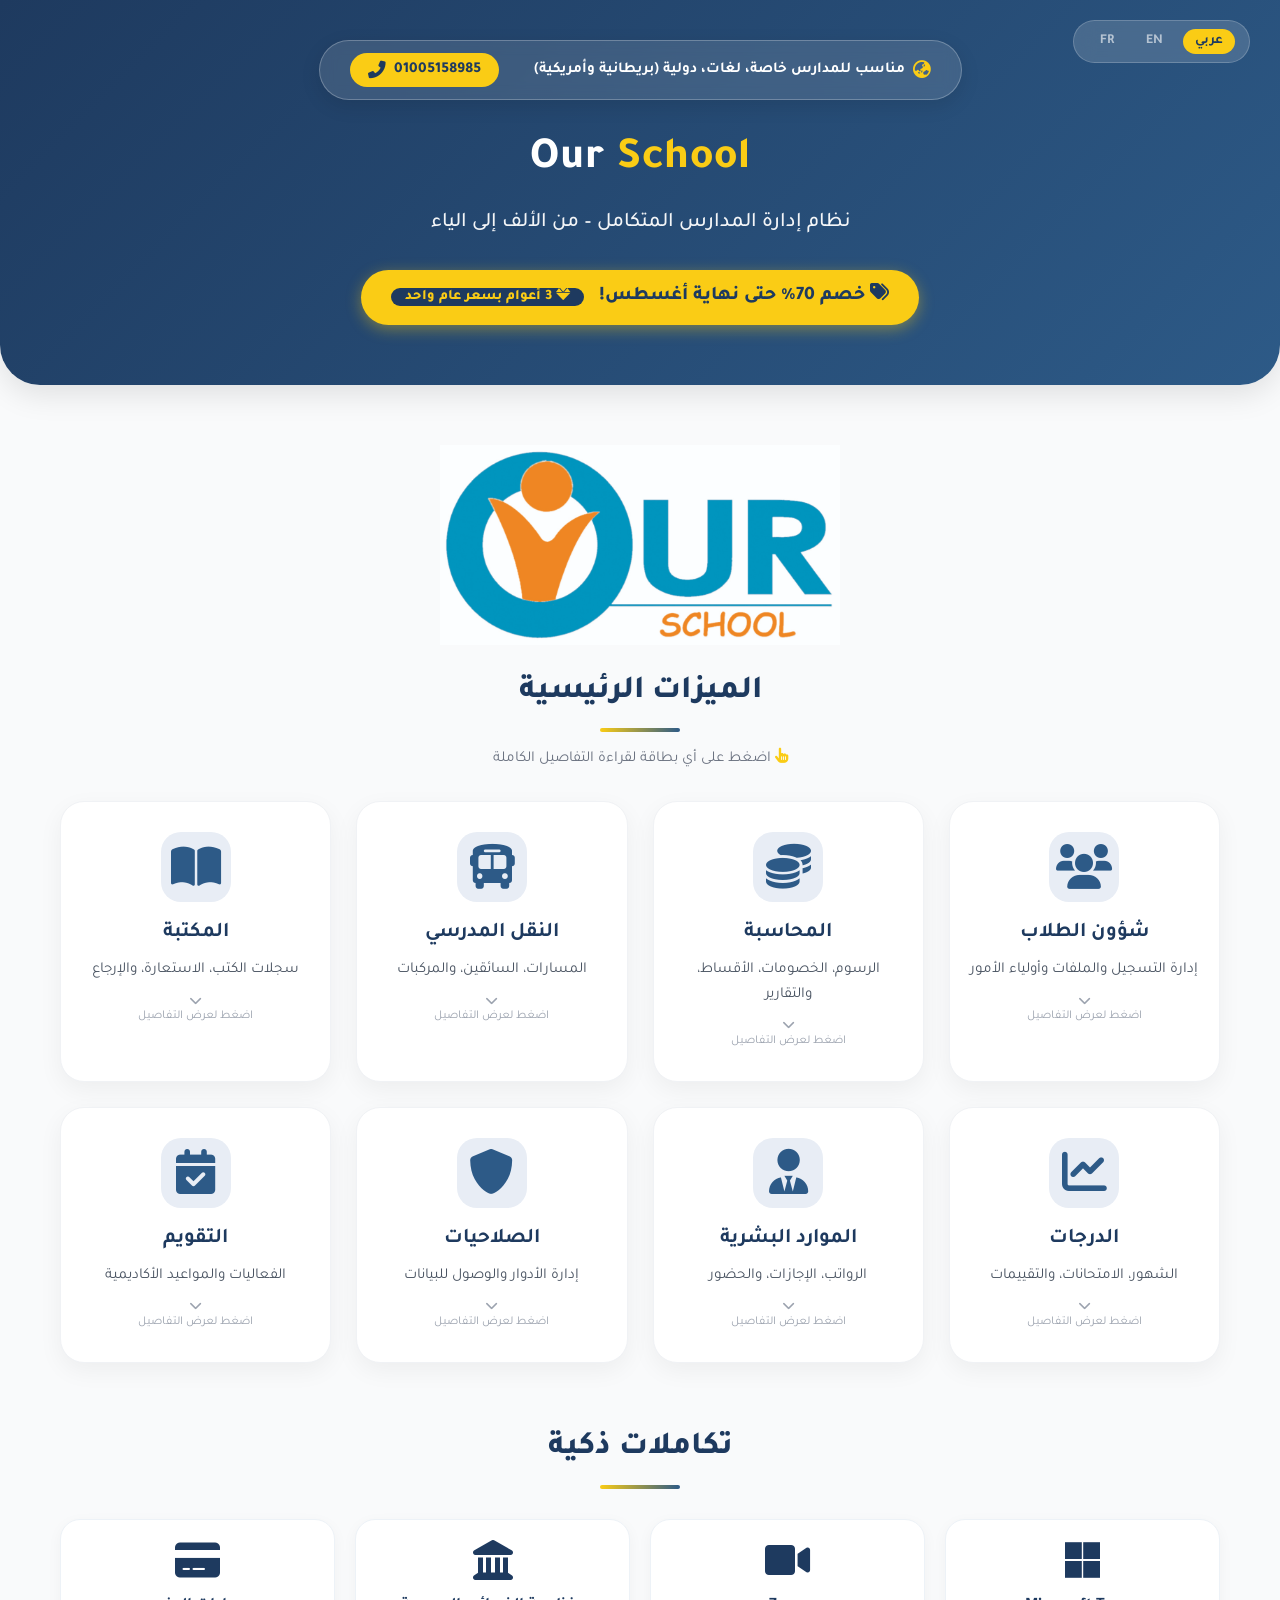
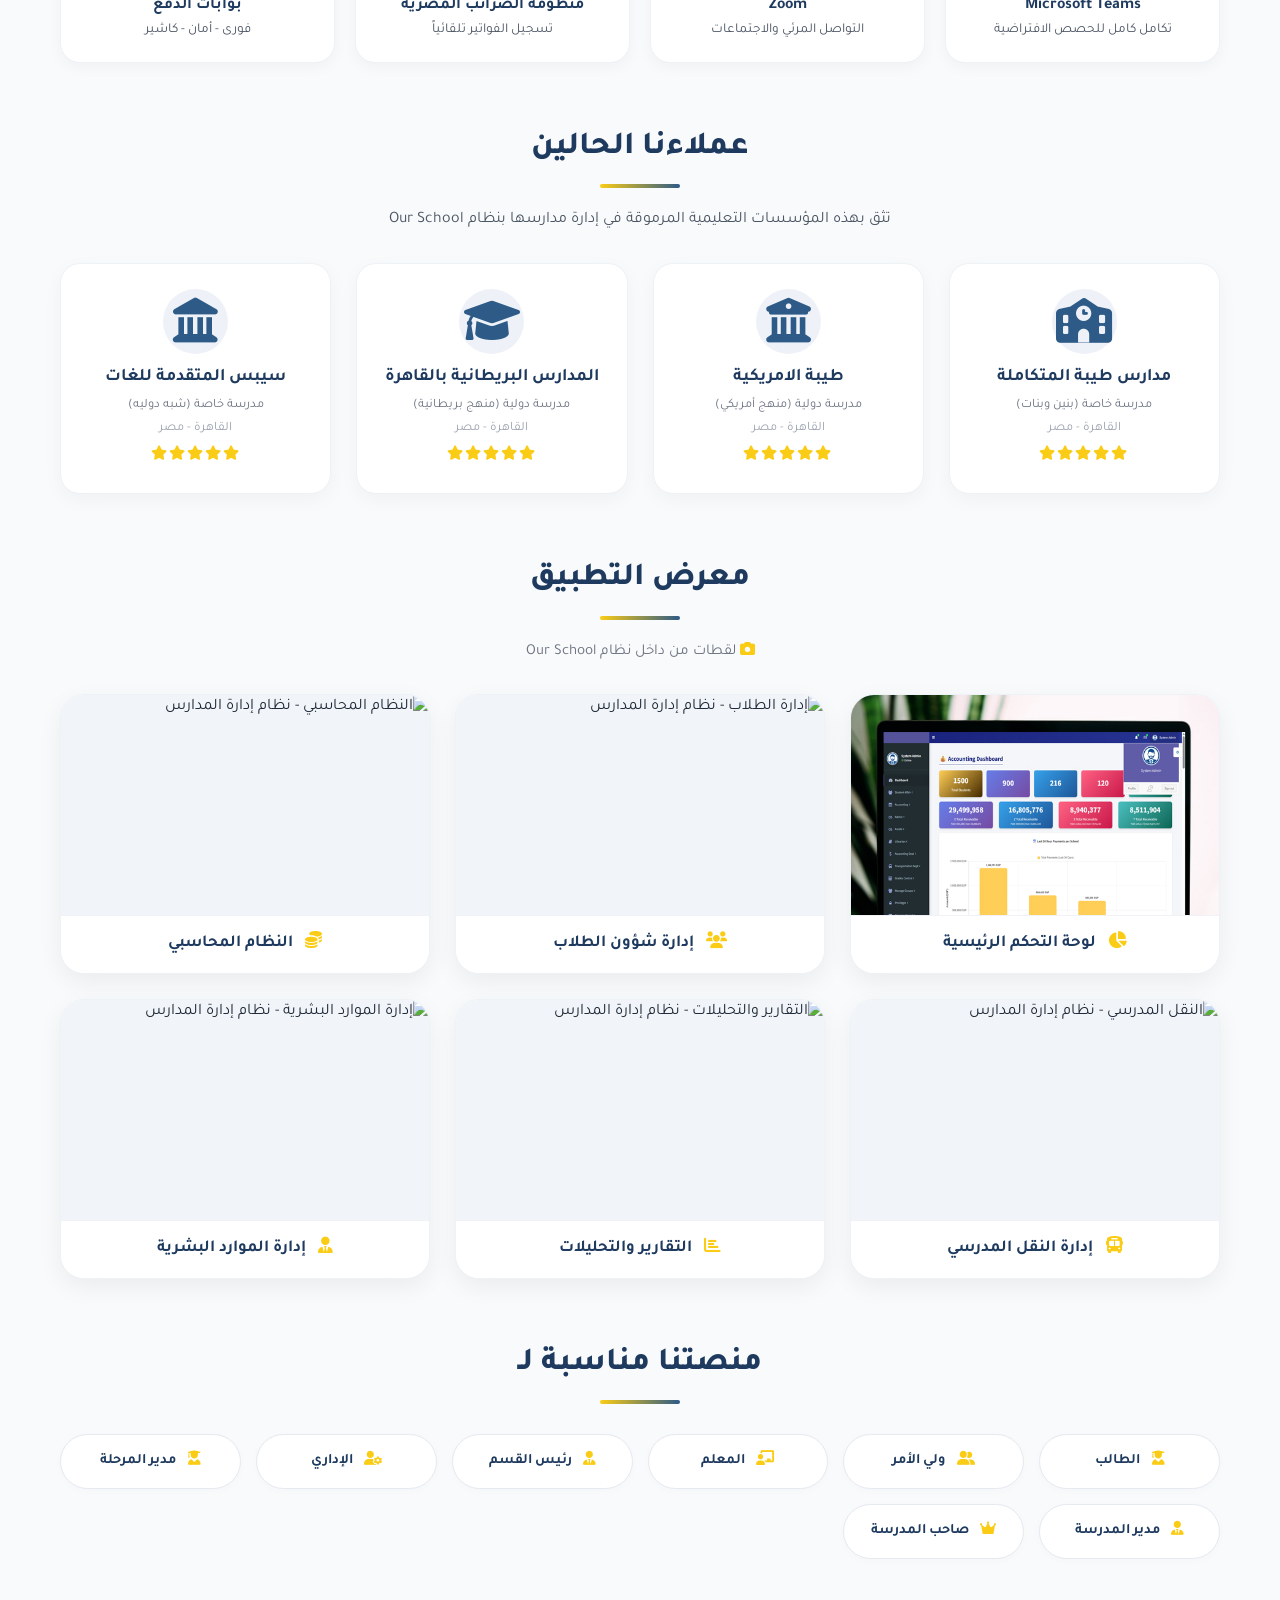
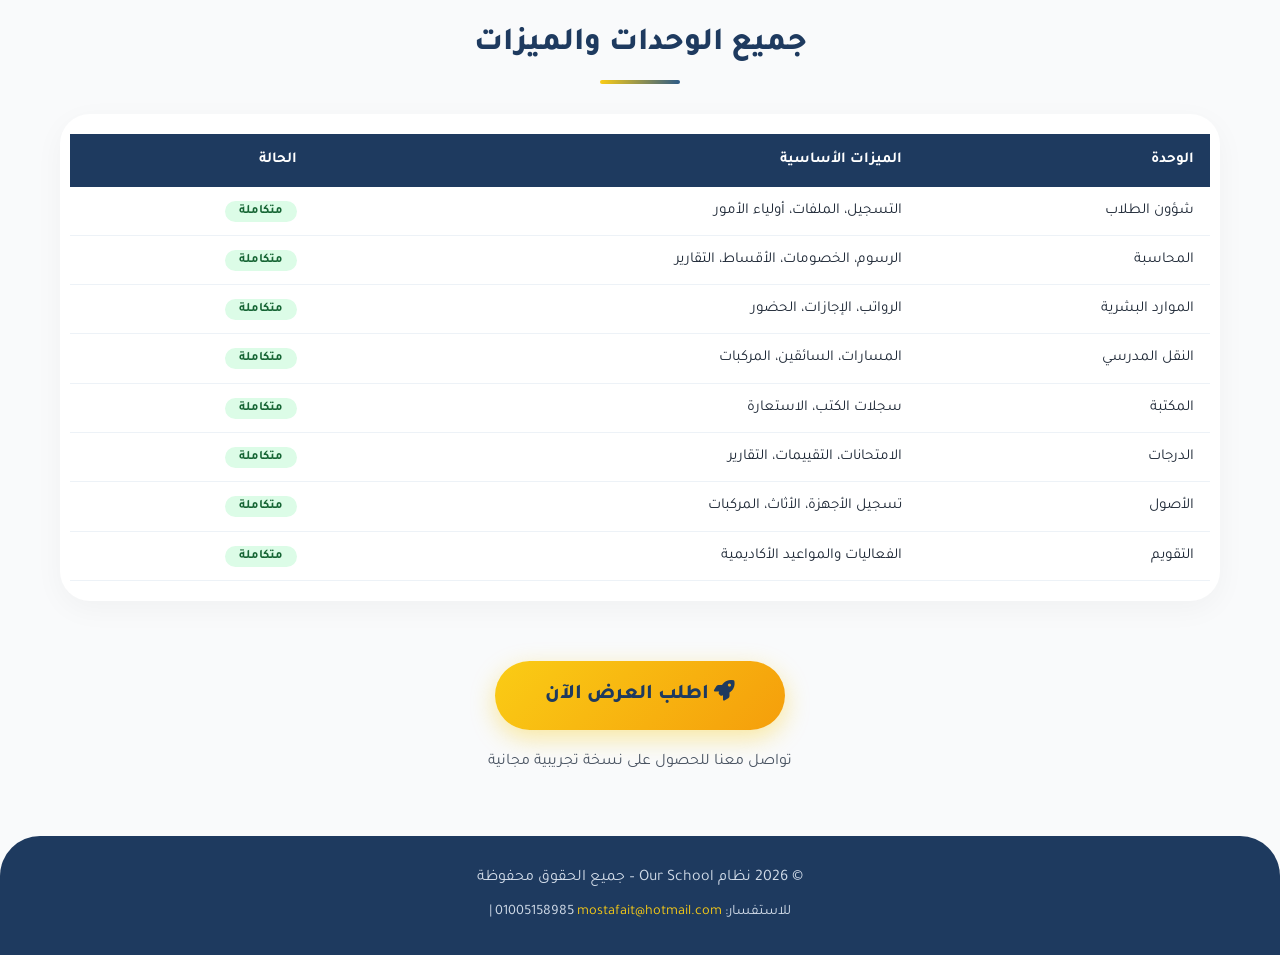
==== commit 64d2b632: "Add files via upload" ====
--- a/index.html
+++ b/index.html
@@ -680,6 +680,8 @@
 
         <!-- بطاقات الميزات الرئيسية -->
         <h2 class="section-title">
+            <img width="400px" src="Logo.jpg" />
+            <br/>
             <span class="lang-ar-only">الميزات الرئيسية</span>
             <span class="lang-en-only">Main Features</span>
             <span class="lang-fr-only">Caractéristiques principales</span>
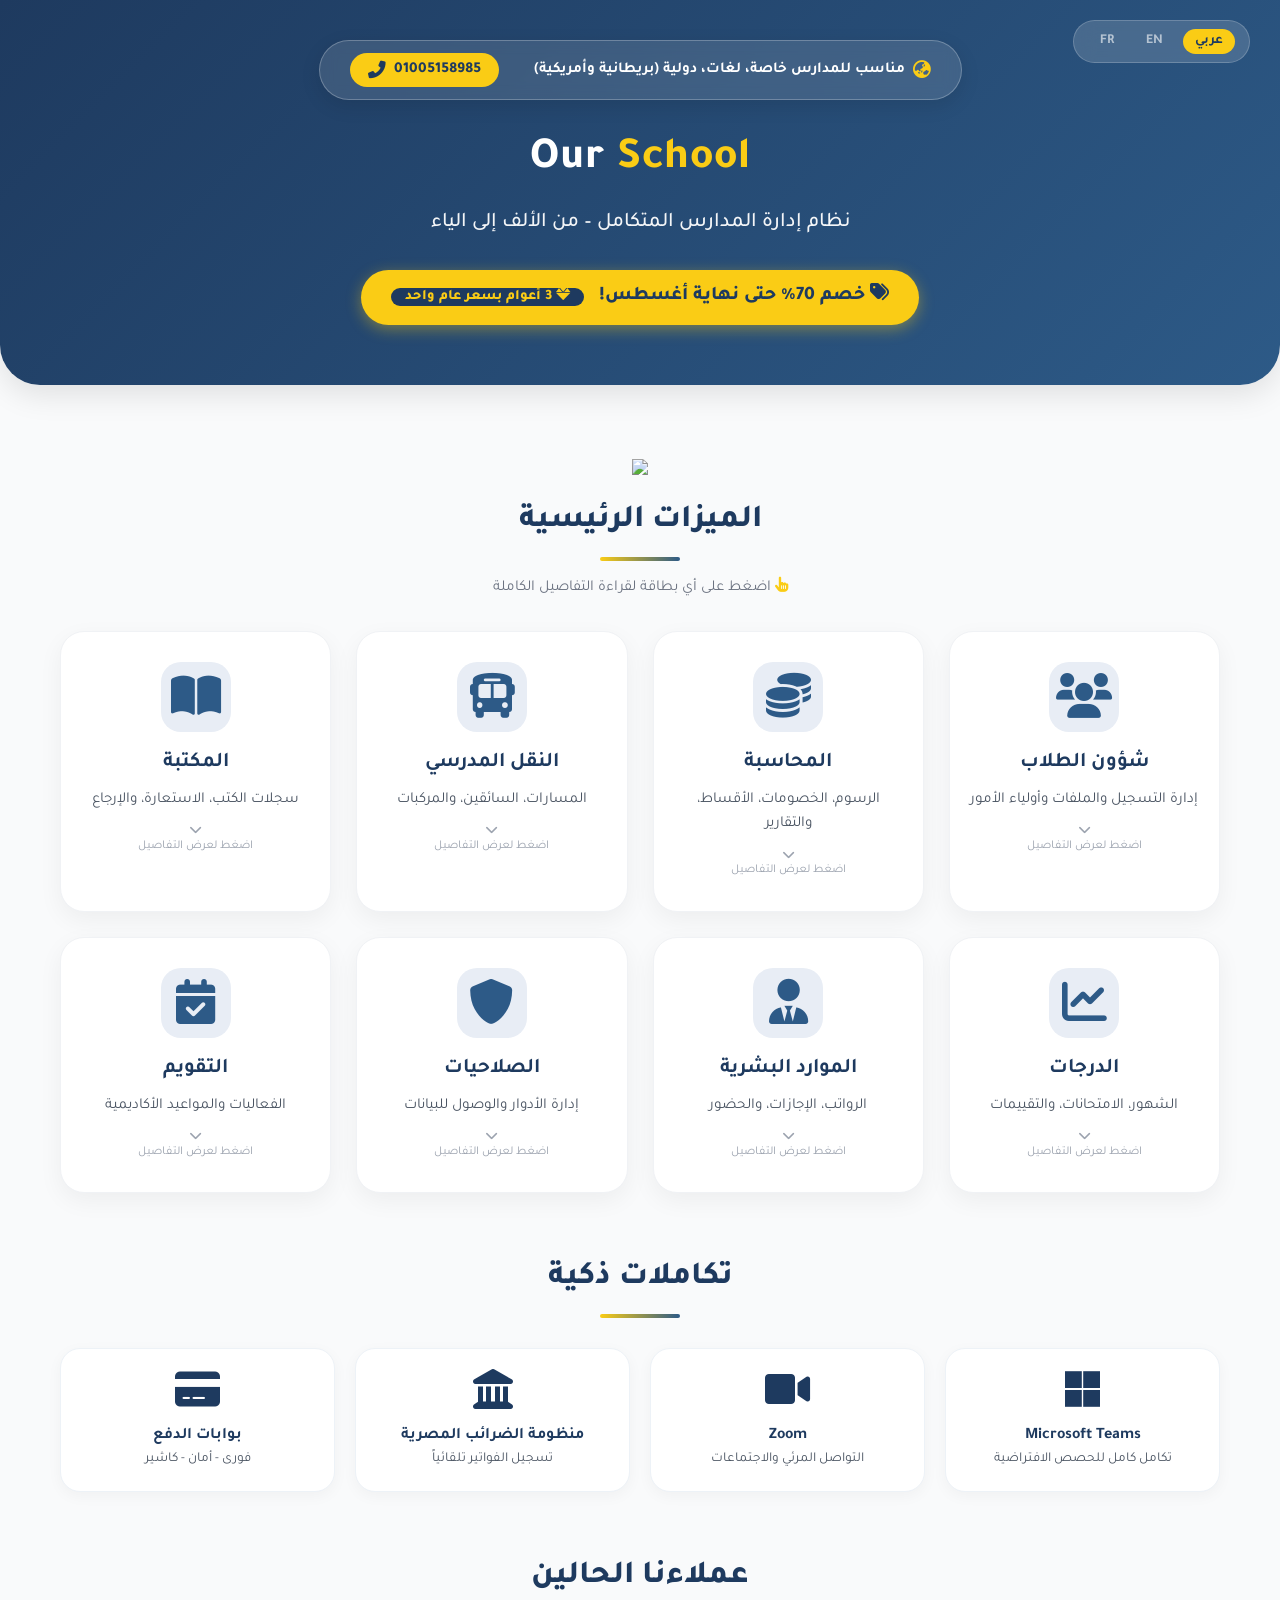
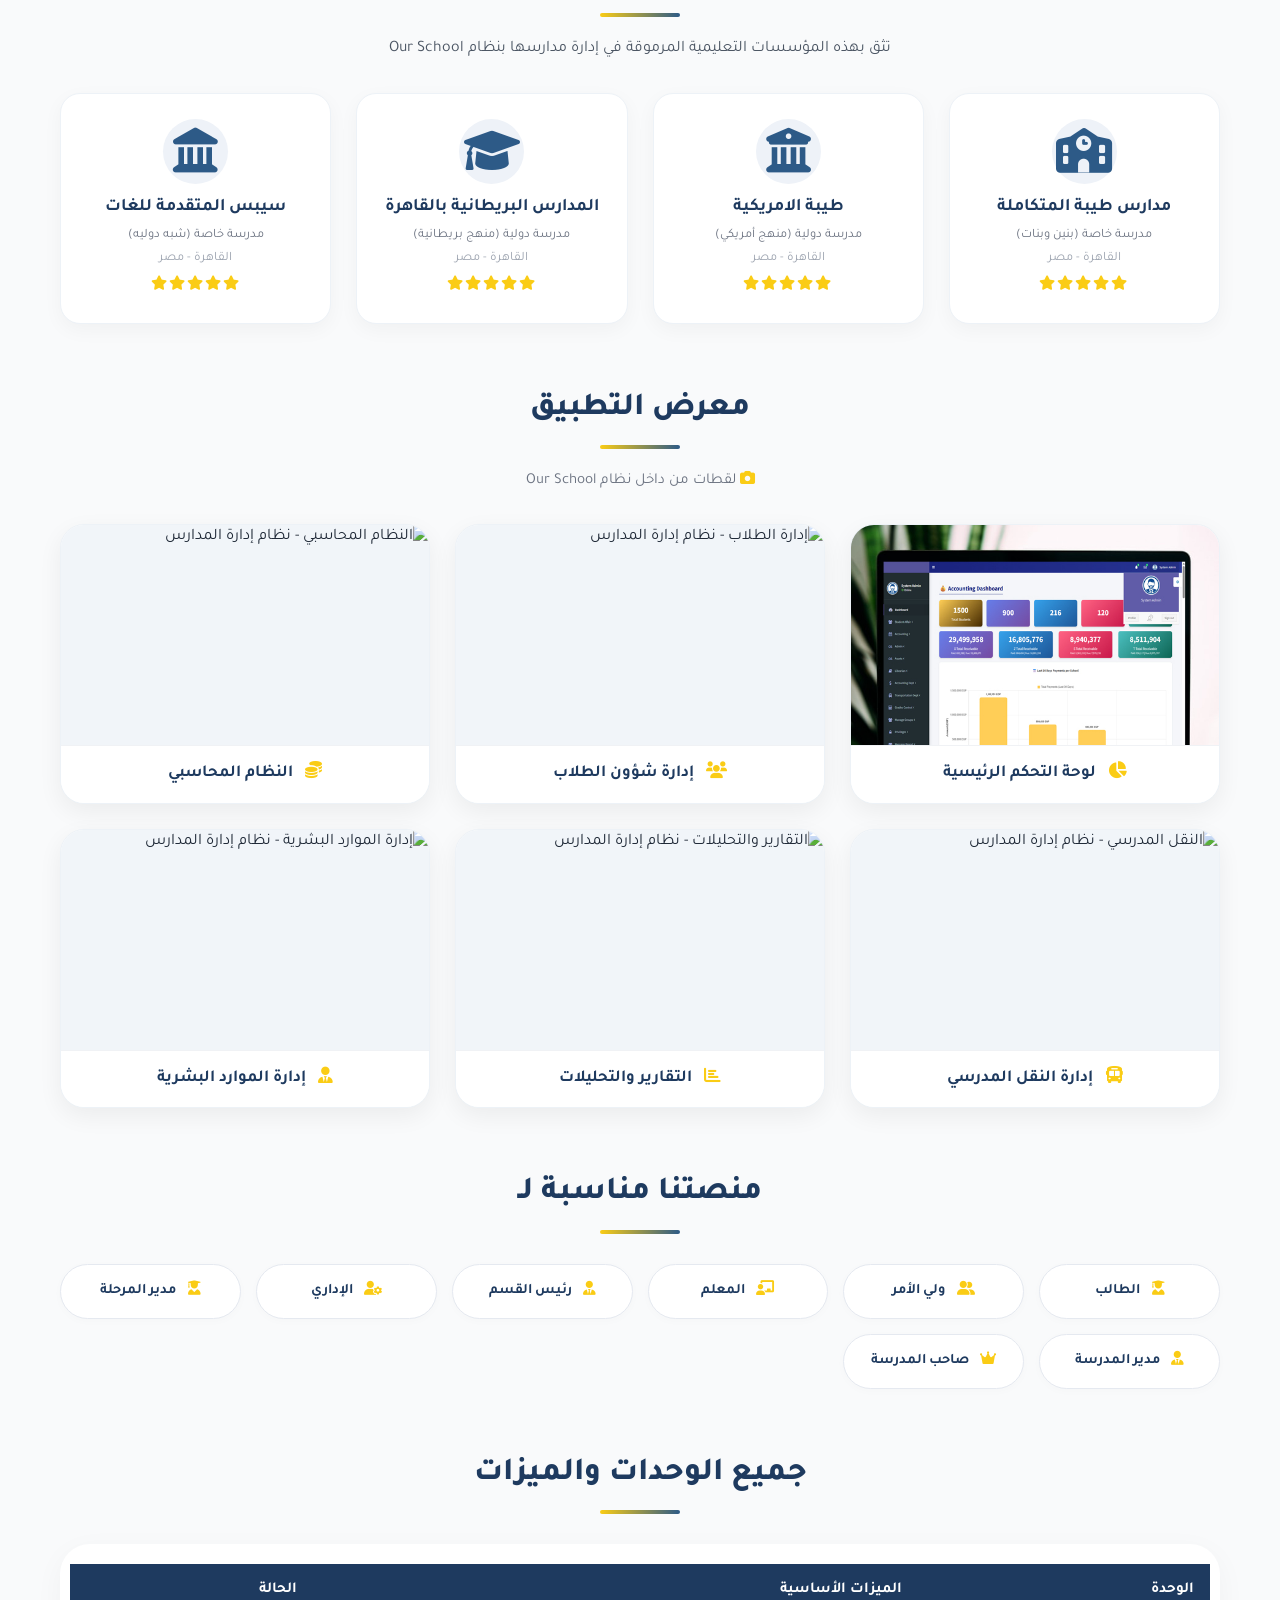
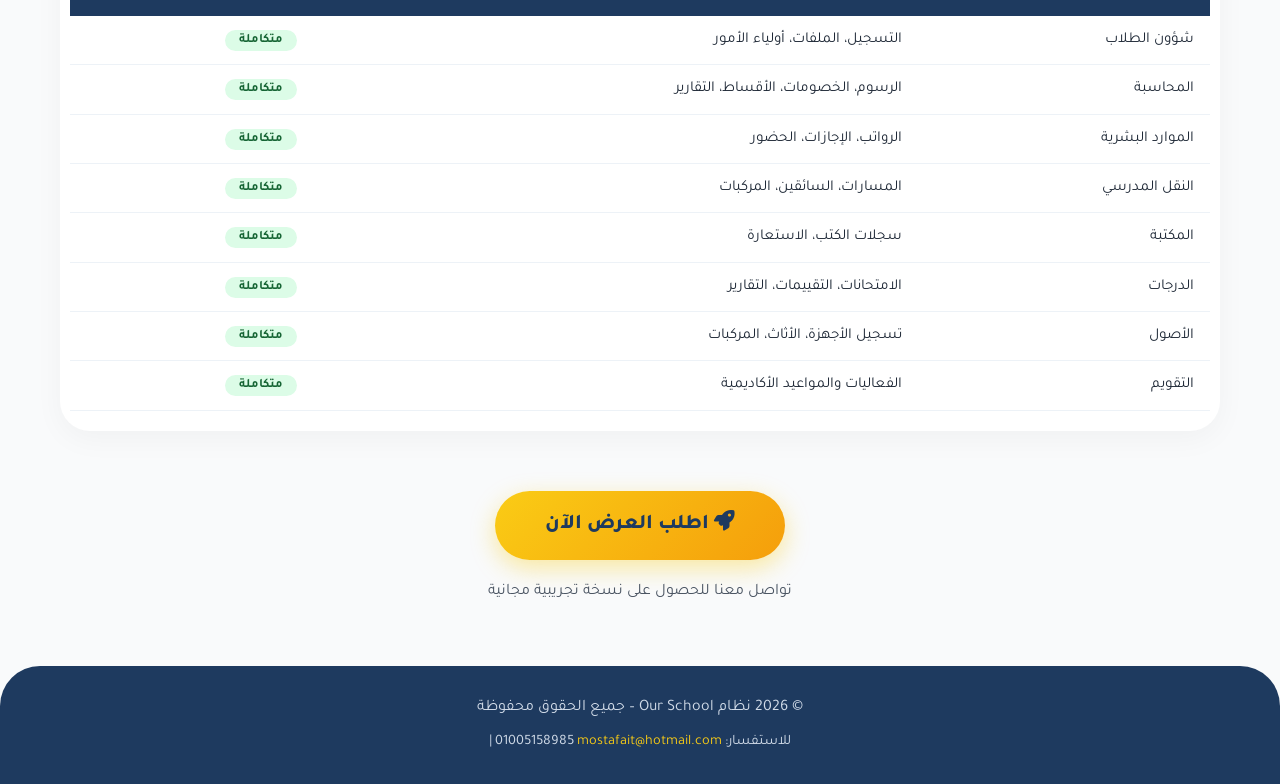
==== commit d91790fc: "Add files via upload" ====
--- a/index.html
+++ b/index.html
@@ -680,7 +680,7 @@
 
         <!-- بطاقات الميزات الرئيسية -->
         <h2 class="section-title">
-            <img width="400px" src="Logo.jpg" />
+            <img width="400px" src="Logo.png" />
             <br/>
             <span class="lang-ar-only">الميزات الرئيسية</span>
             <span class="lang-en-only">Main Features</span>
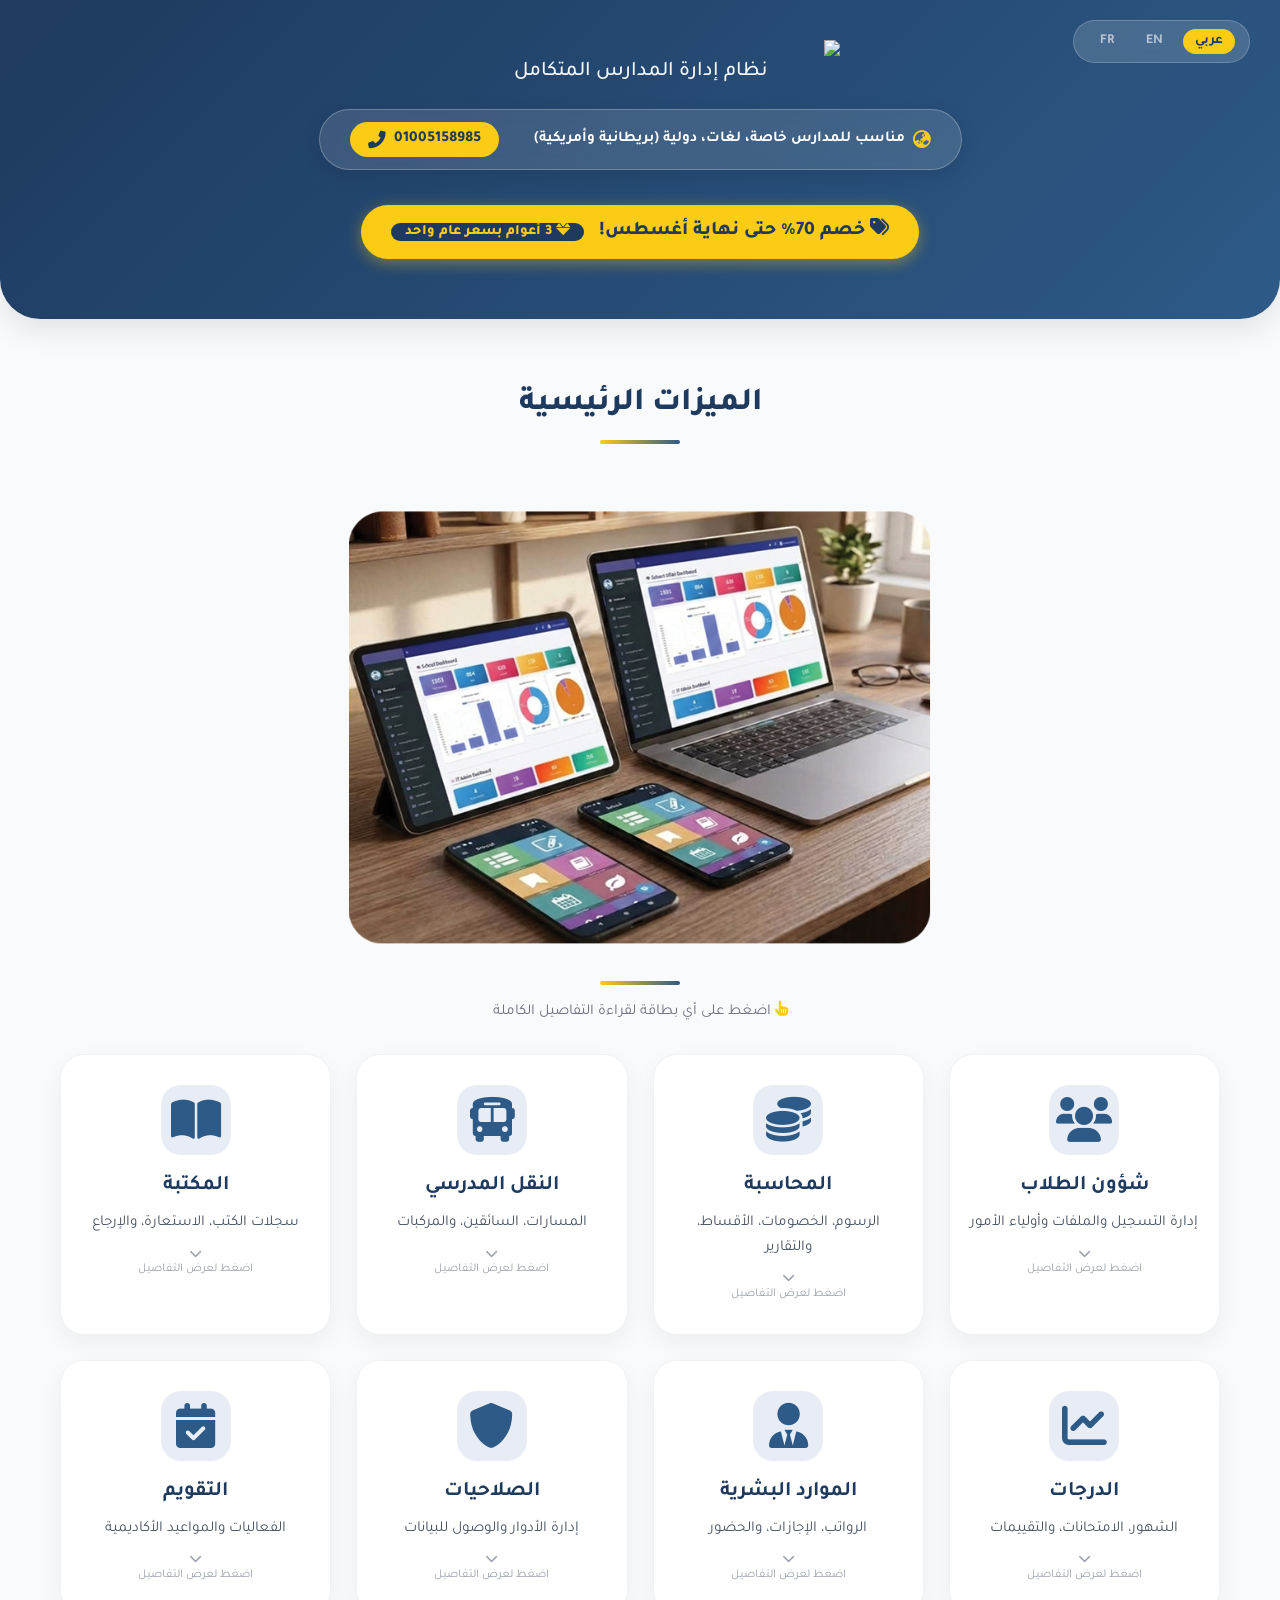
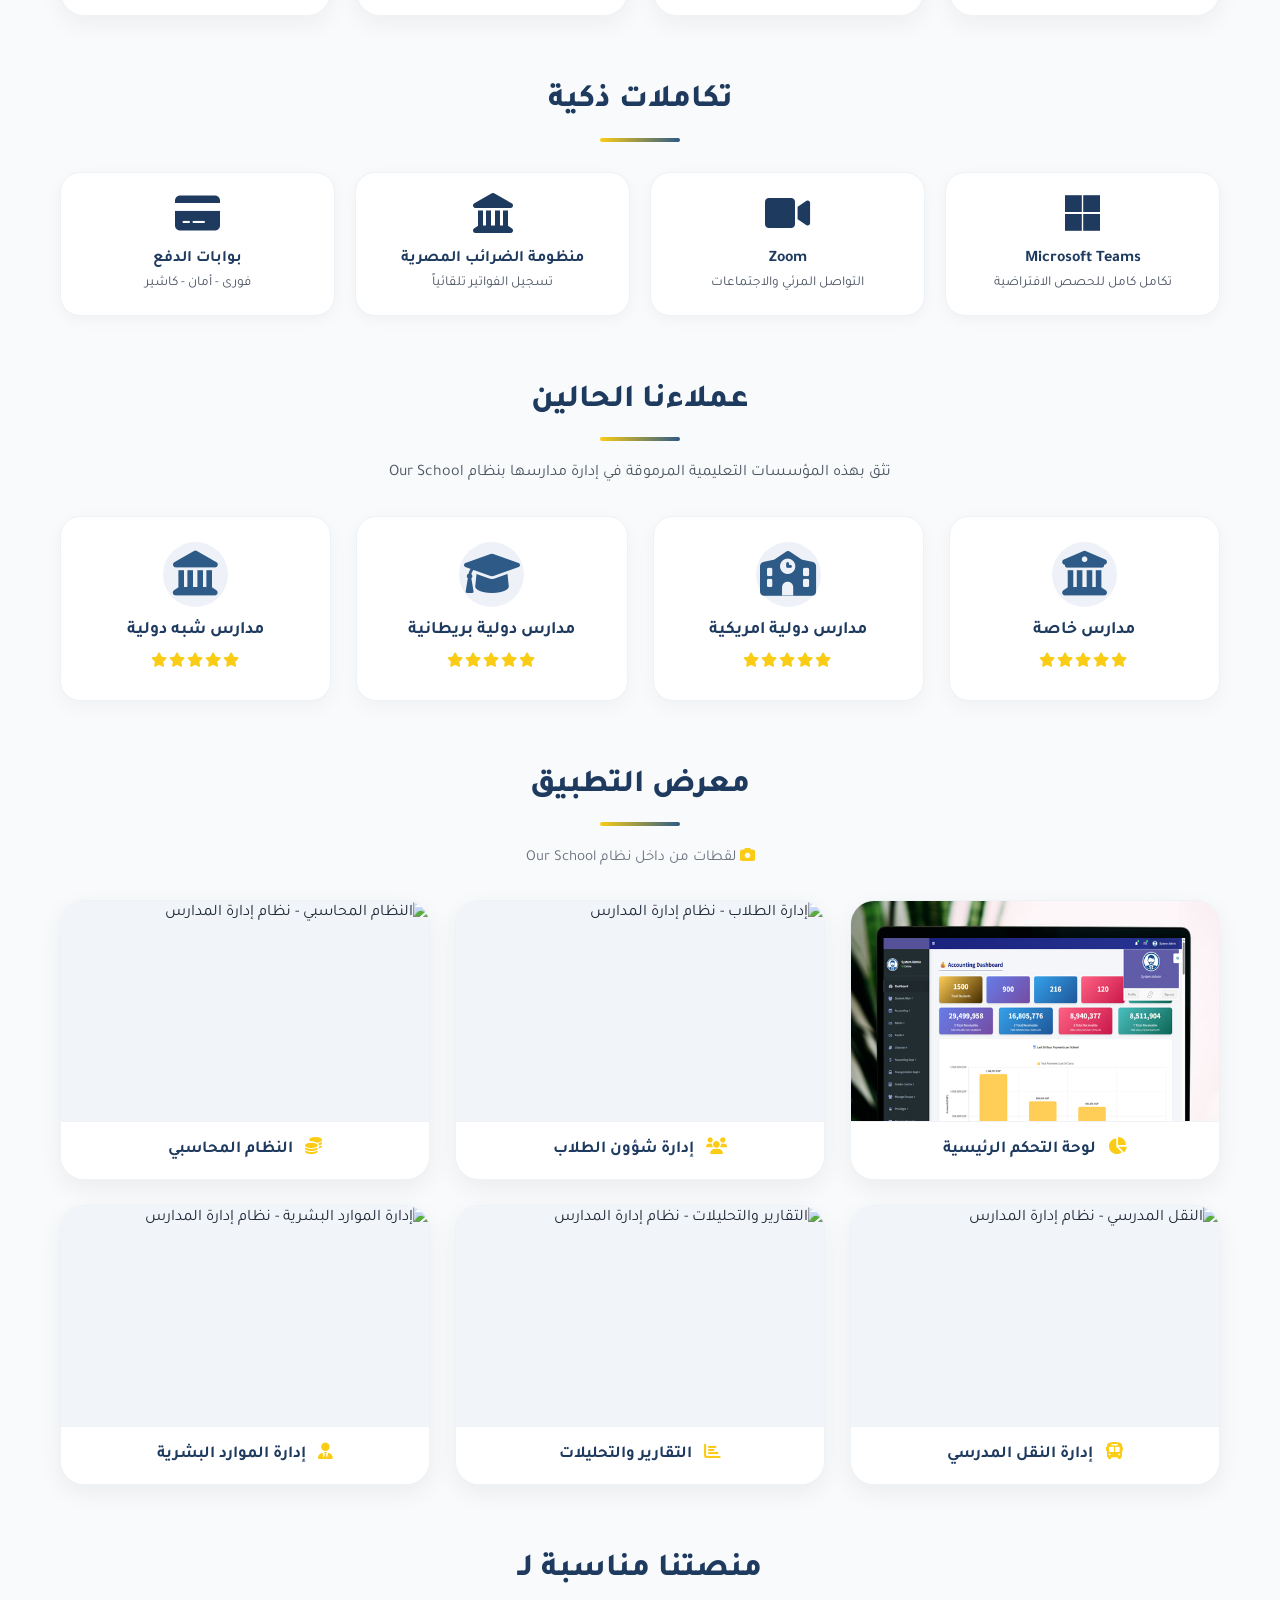
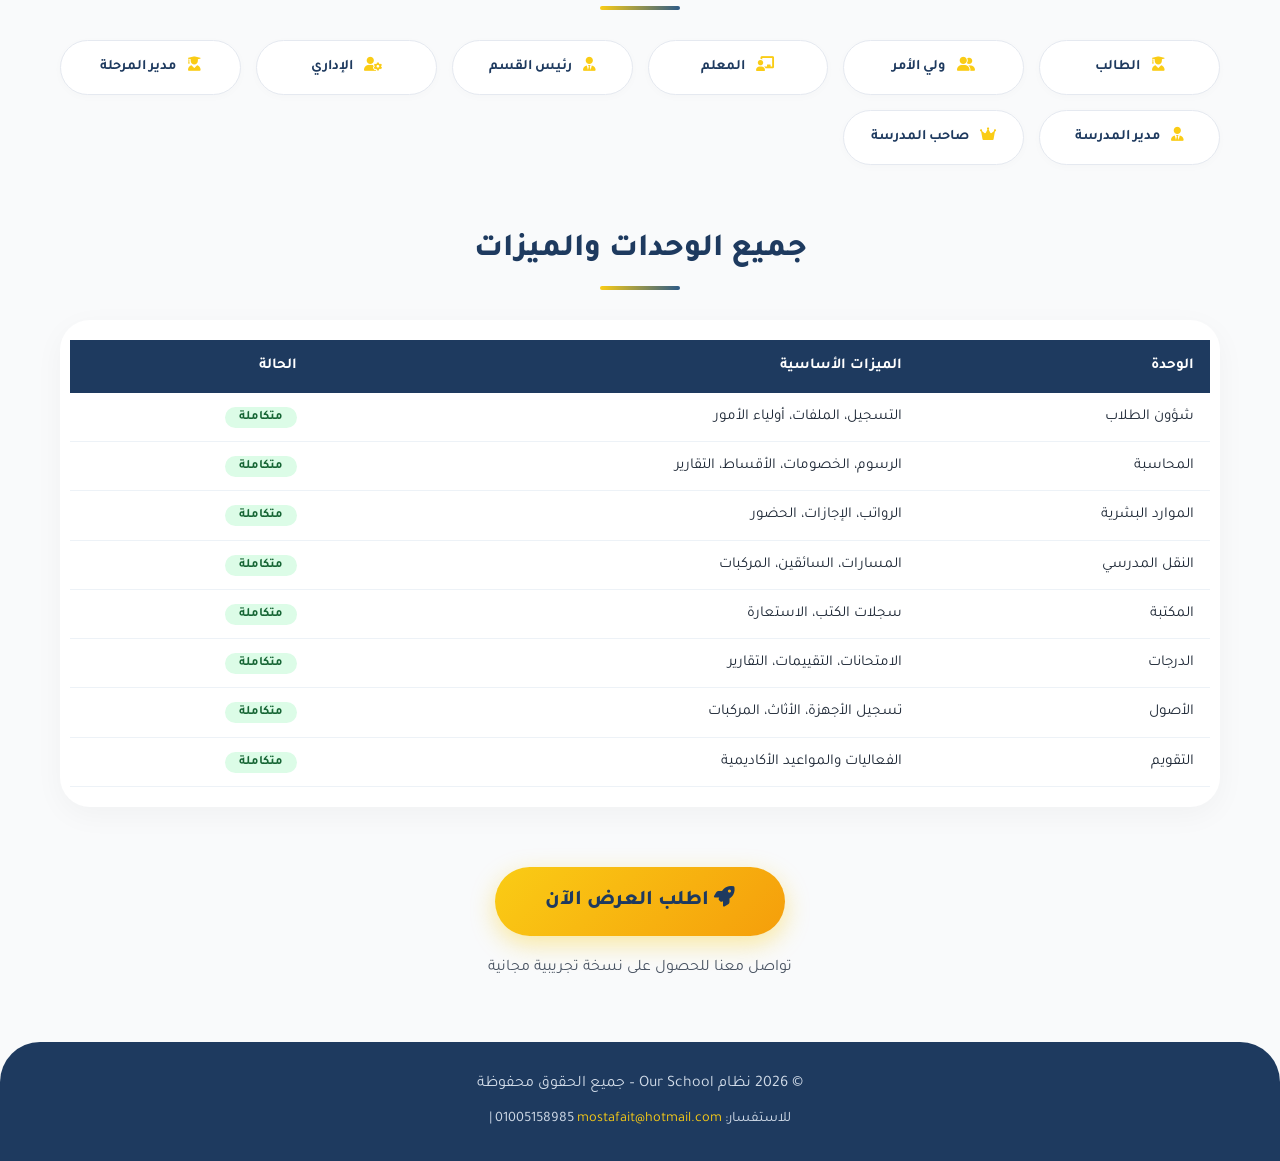
==== commit 37b66d94: "Add files via upload" ====
--- a/index.html
+++ b/index.html
@@ -640,6 +640,18 @@
                 <button class="lang-btn" data-lang="fr" onclick="switchLanguage('fr')">FR</button>
             </div>
 
+
+            <img width="400px" src="Logo.png" />
+
+            <!--<div class="logo">Our <span>School</span></div>-->
+
+            <p class="tagline">
+                <span class="lang-ar-only">نظام إدارة المدارس المتكامل</span>
+                <span class="lang-en-only">Comprehensive School Management System</span>
+                <span class="lang-fr-only">Système de gestion scolaire complet</span>
+            </p>
+
+
             <!-- الشارة العلوية الجديدة -->
             <div class="top-badge">
                 <span class="badge-item">
@@ -653,14 +665,7 @@
                 </span>
             </div>
 
-            <div class="logo">Our <span>School</span></div>
-            
-            <p class="tagline">
-                <span class="lang-ar-only">نظام إدارة المدارس المتكامل – من الألف إلى الياء</span>
-                <span class="lang-en-only">Comprehensive School Management System – A to Z</span>
-                <span class="lang-fr-only">Système de gestion scolaire complet – De A à Z</span>
-            </p>
-            
+
             <div class="offer-badge">
                 <i class="fas fa-tags"></i>
                 <span class="lang-ar-only">خصم 70% حتى نهاية أغسطس!</span>
@@ -678,20 +683,33 @@
 
     <main class="container">
 
+
+
+
+
+
+
+
         <!-- بطاقات الميزات الرئيسية -->
         <h2 class="section-title">
-            <img width="400px" src="Logo.png" />
-            <br/>
             <span class="lang-ar-only">الميزات الرئيسية</span>
             <span class="lang-en-only">Main Features</span>
             <span class="lang-fr-only">Caractéristiques principales</span>
         </h2>
+
+
+        <h2 class="section-title">
+            <img width="600px" src="TLM.png" />
+        </h2>
+
         <p style="text-align: center; color: #6b7280; margin-top: -15px; margin-bottom: 20px; font-size: 0.95rem;">
             <i class="fas fa-hand-pointer" style="color: #facc15;"></i>
             <span class="lang-ar-only">اضغط على أي بطاقة لقراءة التفاصيل الكاملة</span>
             <span class="lang-en-only">Click on any card to read full details</span>
             <span class="lang-fr-only">Cliquez sur n'importe quelle carte pour lire les détails complets</span>
         </p>
+
+
         <div class="grid-4" id="featuresGrid">
             <!-- البطاقة 1: شؤون الطلاب -->
             <div class="card" onclick="toggleCard(this)">
@@ -1139,31 +1157,24 @@
         </p>
         <div class="clients-grid">
             <div class="client-card">
-                <div class="client-icon"><i class="fas fa-school"></i></div>
-                <div class="client-name">مدارس طيبة المتكاملة</div>
-                <div class="client-type">مدرسة خاصة (بنين وبنات)</div>
-                <div class="client-location">القاهرة - مصر</div>
+                <div class="client-icon"><i class="fas fa-university"></i></div>
+                <div class="client-name">مدارس خاصة</div>
                 <div class="rating"><i class="fas fa-star"></i><i class="fas fa-star"></i><i class="fas fa-star"></i><i class="fas fa-star"></i><i class="fas fa-star"></i></div>
             </div>
             <div class="client-card">
-                <div class="client-icon"><i class="fas fa-university"></i></div>
-                <div class="client-name">طيبة الامريكية</div>
-                <div class="client-type">مدرسة دولية (منهج أمريكي)</div>
-                <div class="client-location">القاهرة - مصر</div>
+                <div class="client-icon"><i class="fas fa-school "></i></div>
+                <div class="client-name">مدارس دولية امريكية</div>
+
                 <div class="rating"><i class="fas fa-star"></i><i class="fas fa-star"></i><i class="fas fa-star"></i><i class="fas fa-star"></i><i class="fas fa-star"></i></div>
             </div>
             <div class="client-card">
                 <div class="client-icon"><i class="fas fa-graduation-cap"></i></div>
-                <div class="client-name">المدارس البريطانية بالقاهرة</div>
-                <div class="client-type">مدرسة دولية (منهج بريطانية)</div>
-                <div class="client-location">القاهرة - مصر</div>
+                <div class="client-name">مدارس دولية بريطانية</div>
                 <div class="rating"><i class="fas fa-star"></i><i class="fas fa-star"></i><i class="fas fa-star"></i><i class="fas fa-star"></i><i class="fas fa-star"></i></div>
             </div>
             <div class="client-card">
                 <div class="client-icon"><i class="fas fa-landmark"></i></div>
-                <div class="client-name">سيبس المتقدمة للغات</div>
-                <div class="client-type">مدرسة خاصة (شبه دوليه)</div>
-                <div class="client-location">القاهرة - مصر</div>
+                <div class="client-name">مدارس شبه دولية</div>
                 <div class="rating"><i class="fas fa-star"></i><i class="fas fa-star"></i><i class="fas fa-star"></i><i class="fas fa-star"></i><i class="fas fa-star"></i></div>
             </div>
         </div>
@@ -1182,72 +1193,66 @@
         </p>
         <div class="gallery">
             <div class="gallery-item">
-                <img 
-                    src="Dashboard.jpg" 
-                    alt="لوحة التحكم - نظام إدارة المدارس"
-                    loading="lazy"
-                />
-                <div class="caption"><i class="fas fa-chart-pie"></i> 
+                <img src="Dashboard.jpg"
+                     alt="لوحة التحكم - نظام إدارة المدارس"
+                     loading="lazy" />
+                <div class="caption">
+                    <i class="fas fa-chart-pie"></i>
                     <span class="lang-ar-only">لوحة التحكم الرئيسية</span>
                     <span class="lang-en-only">Main Dashboard</span>
                     <span class="lang-fr-only">Tableau de bord principal</span>
                 </div>
             </div>
             <div class="gallery-item">
-                <img 
-                    src="https://images.unsplash.com/photo-1524178232363-1fb2b075b655?w=600&h=400&fit=crop&crop=center" 
-                    alt="إدارة الطلاب - نظام إدارة المدارس"
-                    loading="lazy"
-                />
-                <div class="caption"><i class="fas fa-users"></i> 
+                <img src="https://images.unsplash.com/photo-1524178232363-1fb2b075b655?w=600&h=400&fit=crop&crop=center"
+                     alt="إدارة الطلاب - نظام إدارة المدارس"
+                     loading="lazy" />
+                <div class="caption">
+                    <i class="fas fa-users"></i>
                     <span class="lang-ar-only">إدارة شؤون الطلاب</span>
                     <span class="lang-en-only">Student Affairs Management</span>
                     <span class="lang-fr-only">Gestion des affaires étudiantes</span>
                 </div>
             </div>
             <div class="gallery-item">
-                <img 
-                    src="https://images.unsplash.com/photo-1554224155-6726b3ff858f?w=600&h=400&fit=crop&crop=center" 
-                    alt="النظام المحاسبي - نظام إدارة المدارس"
-                    loading="lazy"
-                />
-                <div class="caption"><i class="fas fa-coins"></i> 
+                <img src="https://images.unsplash.com/photo-1554224155-6726b3ff858f?w=600&h=400&fit=crop&crop=center"
+                     alt="النظام المحاسبي - نظام إدارة المدارس"
+                     loading="lazy" />
+                <div class="caption">
+                    <i class="fas fa-coins"></i>
                     <span class="lang-ar-only">النظام المحاسبي</span>
                     <span class="lang-en-only">Accounting System</span>
                     <span class="lang-fr-only">Système comptable</span>
                 </div>
             </div>
             <div class="gallery-item">
-                <img 
-                    src="https://images.unsplash.com/photo-1544620347-c4fd4a3d5957?w=600&h=400&fit=crop&crop=center" 
-                    alt="النقل المدرسي - نظام إدارة المدارس"
-                    loading="lazy"
-                />
-                <div class="caption"><i class="fas fa-bus"></i> 
+                <img src="https://images.unsplash.com/photo-1544620347-c4fd4a3d5957?w=600&h=400&fit=crop&crop=center"
+                     alt="النقل المدرسي - نظام إدارة المدارس"
+                     loading="lazy" />
+                <div class="caption">
+                    <i class="fas fa-bus"></i>
                     <span class="lang-ar-only">إدارة النقل المدرسي</span>
                     <span class="lang-en-only">School Transportation Management</span>
                     <span class="lang-fr-only">Gestion du transport scolaire</span>
                 </div>
             </div>
             <div class="gallery-item">
-                <img 
-                    src="https://images.unsplash.com/photo-1460925895917-afdab827c52f?w=600&h=400&fit=crop&crop=center" 
-                    alt="التقارير والتحليلات - نظام إدارة المدارس"
-                    loading="lazy"
-                />
-                <div class="caption"><i class="fas fa-chart-bar"></i> 
+                <img src="https://images.unsplash.com/photo-1460925895917-afdab827c52f?w=600&h=400&fit=crop&crop=center"
+                     alt="التقارير والتحليلات - نظام إدارة المدارس"
+                     loading="lazy" />
+                <div class="caption">
+                    <i class="fas fa-chart-bar"></i>
                     <span class="lang-ar-only">التقارير والتحليلات</span>
                     <span class="lang-en-only">Reports and Analytics</span>
                     <span class="lang-fr-only">Rapports et analyses</span>
                 </div>
             </div>
             <div class="gallery-item">
-                <img 
-                    src="Hr.jpg" 
-                    alt="إدارة الموارد البشرية - نظام إدارة المدارس"
-                    loading="lazy"
-                />
-                <div class="caption"><i class="fas fa-user-tie"></i> 
+                <img src="Hr.jpg"
+                     alt="إدارة الموارد البشرية - نظام إدارة المدارس"
+                     loading="lazy" />
+                <div class="caption">
+                    <i class="fas fa-user-tie"></i>
                     <span class="lang-ar-only">إدارة الموارد البشرية</span>
                     <span class="lang-en-only">Human Resources Management</span>
                     <span class="lang-fr-only">Gestion des ressources humaines</span>
@@ -1262,42 +1267,50 @@
             <span class="lang-fr-only">Notre plateforme est adaptée pour</span>
         </h2>
         <div class="roles-grid">
-            <div class="role-item"><i class="fas fa-user-graduate"></i> 
+            <div class="role-item">
+                <i class="fas fa-user-graduate"></i>
                 <span class="lang-ar-only">الطالب</span>
                 <span class="lang-en-only">Student</span>
                 <span class="lang-fr-only">Étudiant</span>
             </div>
-            <div class="role-item"><i class="fas fa-user-friends"></i> 
+            <div class="role-item">
+                <i class="fas fa-user-friends"></i>
                 <span class="lang-ar-only">ولي الأمر</span>
                 <span class="lang-en-only">Parent</span>
                 <span class="lang-fr-only">Parent</span>
             </div>
-            <div class="role-item"><i class="fas fa-chalkboard-teacher"></i> 
+            <div class="role-item">
+                <i class="fas fa-chalkboard-teacher"></i>
                 <span class="lang-ar-only">المعلم</span>
                 <span class="lang-en-only">Teacher</span>
                 <span class="lang-fr-only">Enseignant</span>
             </div>
-            <div class="role-item"><i class="fas fa-user-tie"></i> 
+            <div class="role-item">
+                <i class="fas fa-user-tie"></i>
                 <span class="lang-ar-only">رئيس القسم</span>
                 <span class="lang-en-only">Head of Department</span>
                 <span class="lang-fr-only">Chef de département</span>
             </div>
-            <div class="role-item"><i class="fas fa-user-cog"></i> 
+            <div class="role-item">
+                <i class="fas fa-user-cog"></i>
                 <span class="lang-ar-only">الإداري</span>
                 <span class="lang-en-only">Administrator</span>
                 <span class="lang-fr-only">Administrateur</span>
             </div>
-            <div class="role-item"><i class="fas fa-user-graduate"></i> 
+            <div class="role-item">
+                <i class="fas fa-user-graduate"></i>
                 <span class="lang-ar-only">مدير المرحلة</span>
                 <span class="lang-en-only">Stage Manager</span>
                 <span class="lang-fr-only">Directeur de stage</span>
             </div>
-            <div class="role-item"><i class="fas fa-user-tie"></i> 
+            <div class="role-item">
+                <i class="fas fa-user-tie"></i>
                 <span class="lang-ar-only">مدير المدرسة</span>
                 <span class="lang-en-only">School Principal</span>
                 <span class="lang-fr-only">Directeur d'école</span>
             </div>
-            <div class="role-item"><i class="fas fa-crown"></i> 
+            <div class="role-item">
+                <i class="fas fa-crown"></i>
                 <span class="lang-ar-only">صاحب المدرسة</span>
                 <span class="lang-en-only">School Owner</span>
                 <span class="lang-fr-only">Propriétaire de l'école</span>
@@ -1343,11 +1356,13 @@
                             <span class="lang-en-only">Registration, records, parents</span>
                             <span class="lang-fr-only">Inscription, dossiers, parents</span>
                         </td>
-                        <td><span class="badge-status">
-                            <span class="lang-ar-only">متكاملة</span>
-                            <span class="lang-en-only">Integrated</span>
-                            <span class="lang-fr-only">Intégré</span>
-                        </span></td>
+                        <td>
+                            <span class="badge-status">
+                                <span class="lang-ar-only">متكاملة</span>
+                                <span class="lang-en-only">Integrated</span>
+                                <span class="lang-fr-only">Intégré</span>
+                            </span>
+                        </td>
                     </tr>
                     <tr>
                         <td>
@@ -1360,11 +1375,13 @@
                             <span class="lang-en-only">Fees, discounts, installments, reports</span>
                             <span class="lang-fr-only">Frais, remises, échéanciers, rapports</span>
                         </td>
-                        <td><span class="badge-status">
-                            <span class="lang-ar-only">متكاملة</span>
-                            <span class="lang-en-only">Integrated</span>
-                            <span class="lang-fr-only">Intégré</span>
-                        </span></td>
+                        <td>
+                            <span class="badge-status">
+                                <span class="lang-ar-only">متكاملة</span>
+                                <span class="lang-en-only">Integrated</span>
+                                <span class="lang-fr-only">Intégré</span>
+                            </span>
+                        </td>
                     </tr>
                     <tr>
                         <td>
@@ -1377,11 +1394,13 @@
                             <span class="lang-en-only">Salaries, leaves, attendance</span>
                             <span class="lang-fr-only">Salaires, congés, présence</span>
                         </td>
-                        <td><span class="badge-status">
-                            <span class="lang-ar-only">متكاملة</span>
-                            <span class="lang-en-only">Integrated</span>
-                            <span class="lang-fr-only">Intégré</span>
-                        </span></td>
+                        <td>
+                            <span class="badge-status">
+                                <span class="lang-ar-only">متكاملة</span>
+                                <span class="lang-en-only">Integrated</span>
+                                <span class="lang-fr-only">Intégré</span>
+                            </span>
+                        </td>
                     </tr>
                     <tr>
                         <td>
@@ -1394,11 +1413,13 @@
                             <span class="lang-en-only">Routes, drivers, vehicles</span>
                             <span class="lang-fr-only">Itinéraires, chauffeurs, véhicules</span>
                         </td>
-                        <td><span class="badge-status">
-                            <span class="lang-ar-only">متكاملة</span>
-                            <span class="lang-en-only">Integrated</span>
-                            <span class="lang-fr-only">Intégré</span>
-                        </span></td>
+                        <td>
+                            <span class="badge-status">
+                                <span class="lang-ar-only">متكاملة</span>
+                                <span class="lang-en-only">Integrated</span>
+                                <span class="lang-fr-only">Intégré</span>
+                            </span>
+                        </td>
                     </tr>
                     <tr>
                         <td>
@@ -1411,11 +1432,13 @@
                             <span class="lang-en-only">Book records, borrowing</span>
                             <span class="lang-fr-only">Registres de livres, emprunts</span>
                         </td>
-                        <td><span class="badge-status">
-                            <span class="lang-ar-only">متكاملة</span>
-                            <span class="lang-en-only">Integrated</span>
-                            <span class="lang-fr-only">Intégré</span>
-                        </span></td>
+                        <td>
+                            <span class="badge-status">
+                                <span class="lang-ar-only">متكاملة</span>
+                                <span class="lang-en-only">Integrated</span>
+                                <span class="lang-fr-only">Intégré</span>
+                            </span>
+                        </td>
                     </tr>
                     <tr>
                         <td>
@@ -1428,11 +1451,13 @@
                             <span class="lang-en-only">Exams, assessments, reports</span>
                             <span class="lang-fr-only">Examens, évaluations, rapports</span>
                         </td>
-                        <td><span class="badge-status">
-                            <span class="lang-ar-only">متكاملة</span>
-                            <span class="lang-en-only">Integrated</span>
-                            <span class="lang-fr-only">Intégré</span>
-                        </span></td>
+                        <td>
+                            <span class="badge-status">
+                                <span class="lang-ar-only">متكاملة</span>
+                                <span class="lang-en-only">Integrated</span>
+                                <span class="lang-fr-only">Intégré</span>
+                            </span>
+                        </td>
                     </tr>
                     <tr>
                         <td>
@@ -1445,11 +1470,13 @@
                             <span class="lang-en-only">Devices, furniture, vehicles</span>
                             <span class="lang-fr-only">Appareils, mobilier, véhicules</span>
                         </td>
-                        <td><span class="badge-status">
-                            <span class="lang-ar-only">متكاملة</span>
-                            <span class="lang-en-only">Integrated</span>
-                            <span class="lang-fr-only">Intégré</span>
-                        </span></td>
+                        <td>
+                            <span class="badge-status">
+                                <span class="lang-ar-only">متكاملة</span>
+                                <span class="lang-en-only">Integrated</span>
+                                <span class="lang-fr-only">Intégré</span>
+                            </span>
+                        </td>
                     </tr>
                     <tr>
                         <td>
@@ -1462,11 +1489,13 @@
                             <span class="lang-en-only">Academic events and dates</span>
                             <span class="lang-fr-only">Événements et dates académiques</span>
                         </td>
-                        <td><span class="badge-status">
-                            <span class="lang-ar-only">متكاملة</span>
-                            <span class="lang-en-only">Integrated</span>
-                            <span class="lang-fr-only">Intégré</span>
-                        </span></td>
+                        <td>
+                            <span class="badge-status">
+                                <span class="lang-ar-only">متكاملة</span>
+                                <span class="lang-en-only">Integrated</span>
+                                <span class="lang-fr-only">Intégré</span>
+                            </span>
+                        </td>
                     </tr>
                 </tbody>
             </table>
@@ -1474,7 +1503,8 @@
 
         <!-- رسالة دعائية -->
         <div class="cta-section">
-            <a href="https://docs.google.com/forms/d/e/1FAIpQLSeVx9U1UkWpQTERwNsZVEtp_wc4tB_xv0nEJU38K-HP-lAU1A/viewform?usp=header" class="btn-primary"><i class="fas fa-rocket"></i>
+            <a href="https://docs.google.com/forms/d/e/1FAIpQLSeVx9U1UkWpQTERwNsZVEtp_wc4tB_xv0nEJU38K-HP-lAU1A/viewform?usp=header" class="btn-primary">
+                <i class="fas fa-rocket"></i>
                 <span class="lang-ar-only">اطلب العرض الآن</span>
                 <span class="lang-en-only">Get the Offer Now</span>
                 <span class="lang-fr-only">Obtenez l'offre maintenant</span>
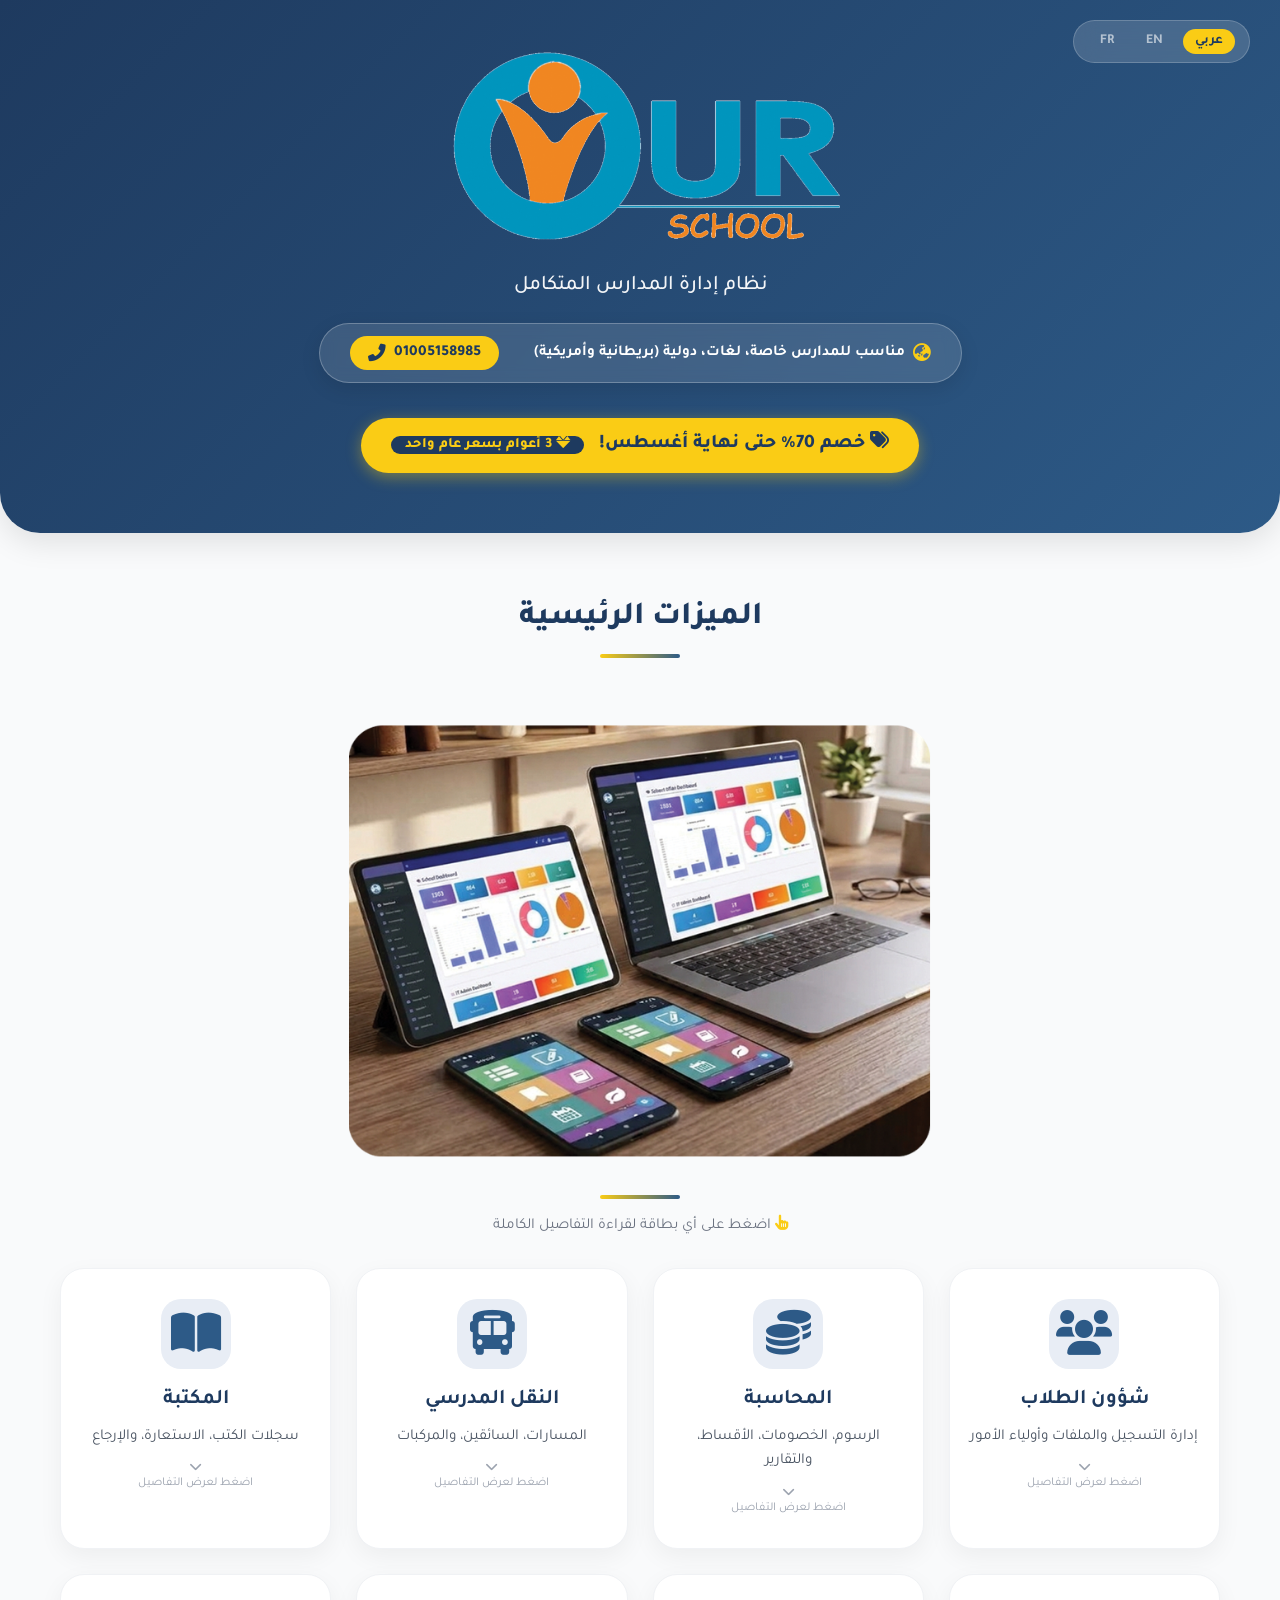
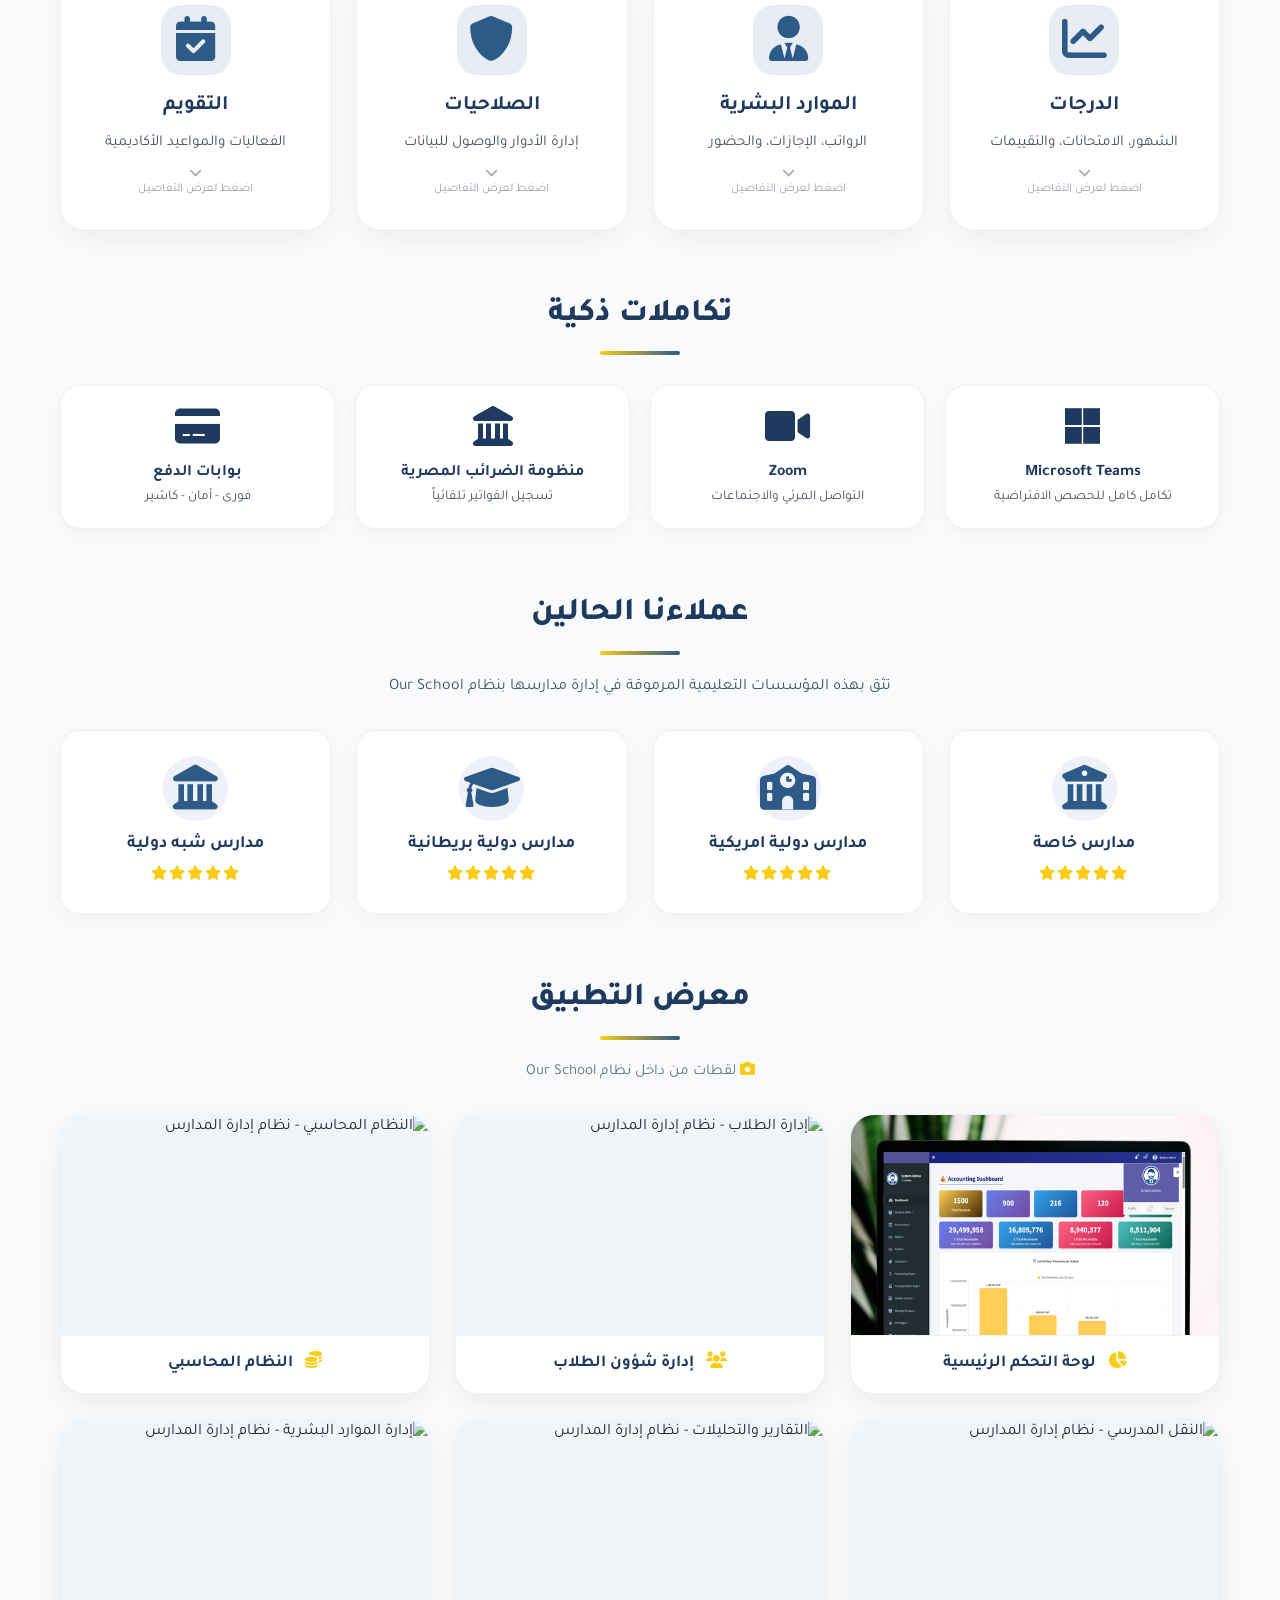
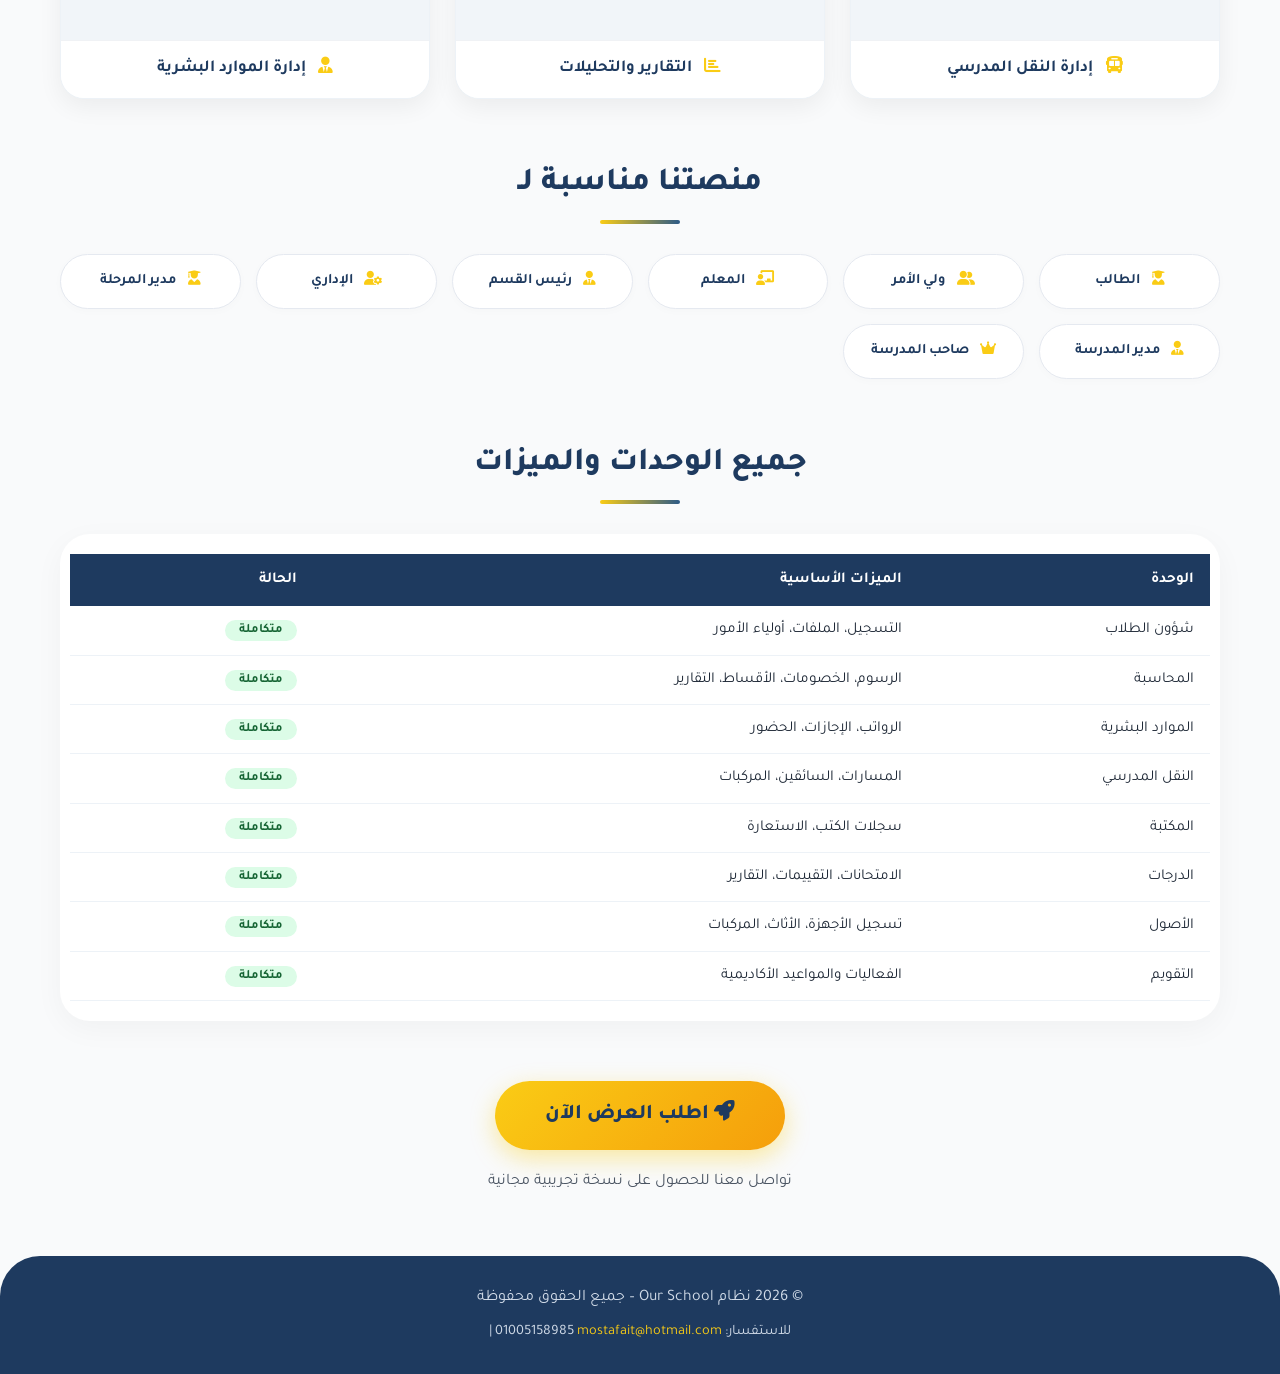
==== commit 564a3dcf: "Add files via upload" ====
--- a/index.html
+++ b/index.html
@@ -641,7 +641,7 @@
             </div>
 
 
-            <img width="400px" src="Logo.png" />
+            <img width="400px" src="LLL.png" />
 
             <!--<div class="logo">Our <span>School</span></div>-->
 
